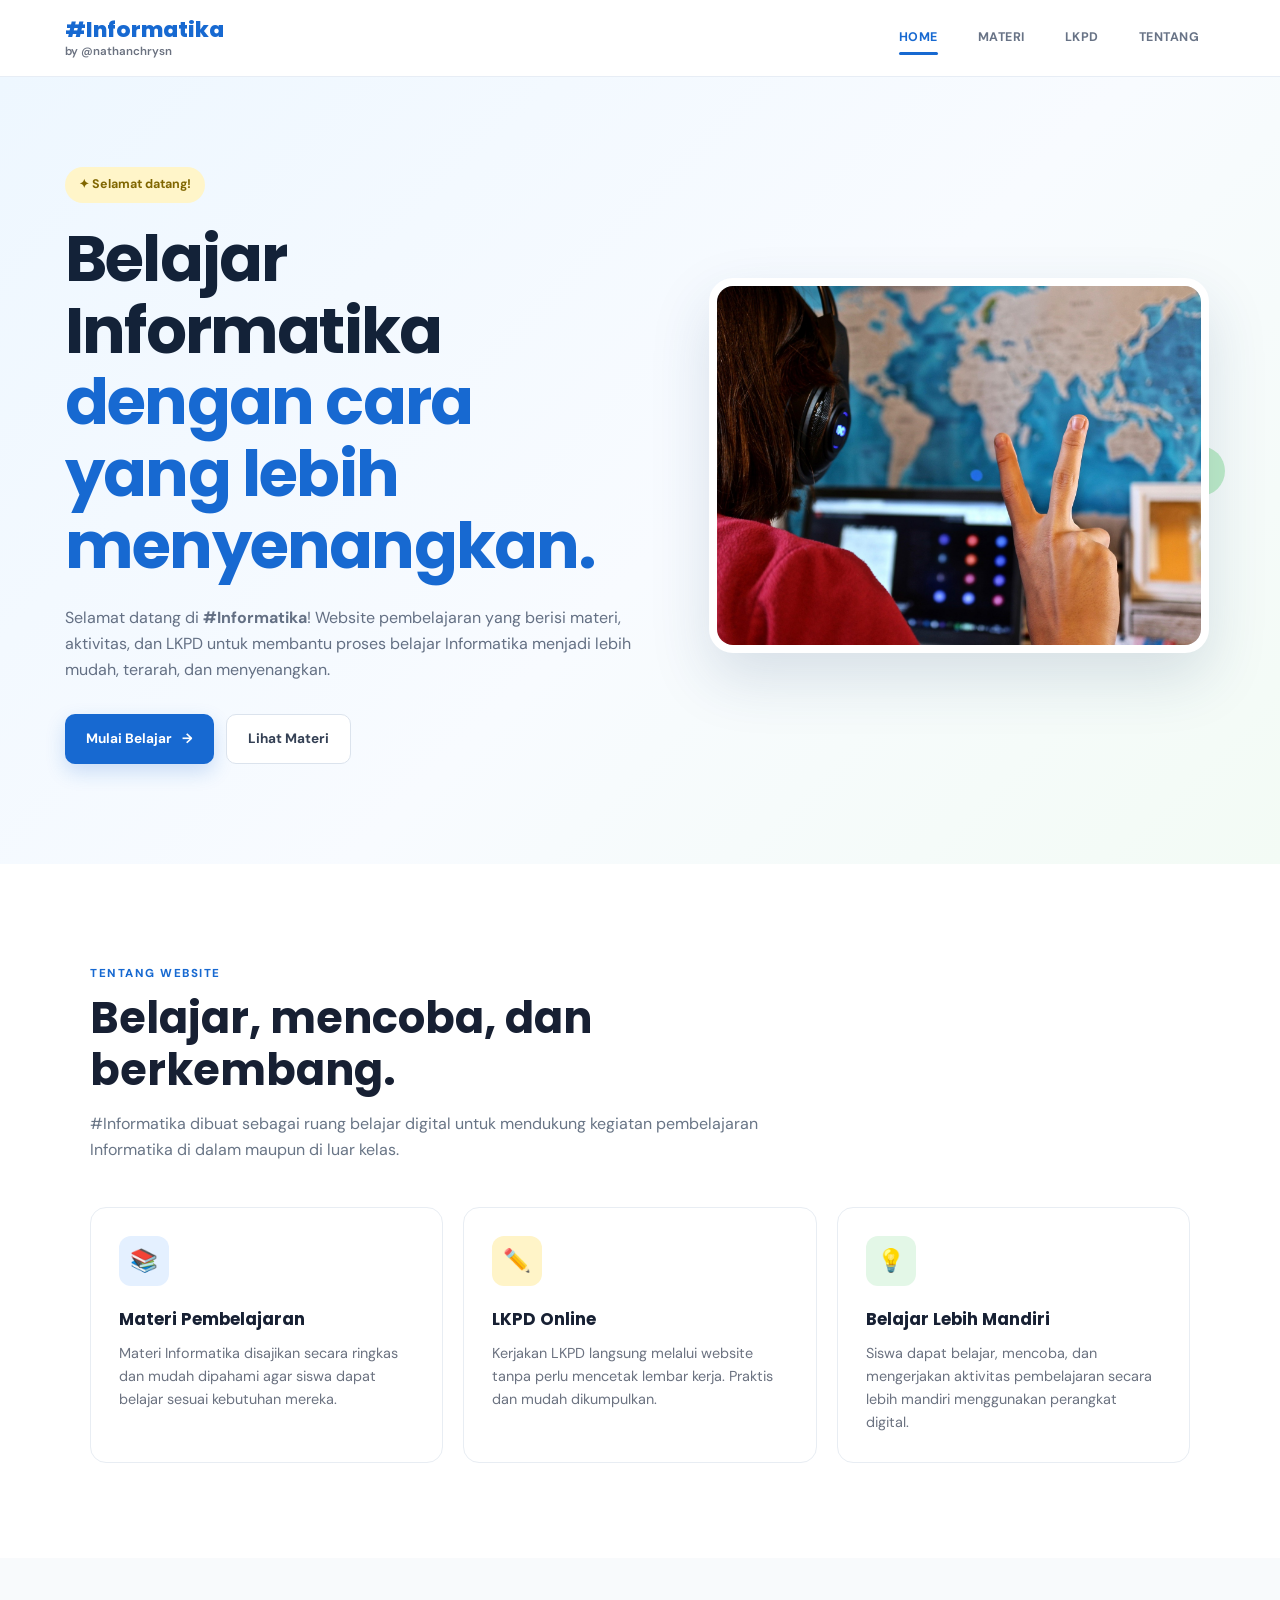
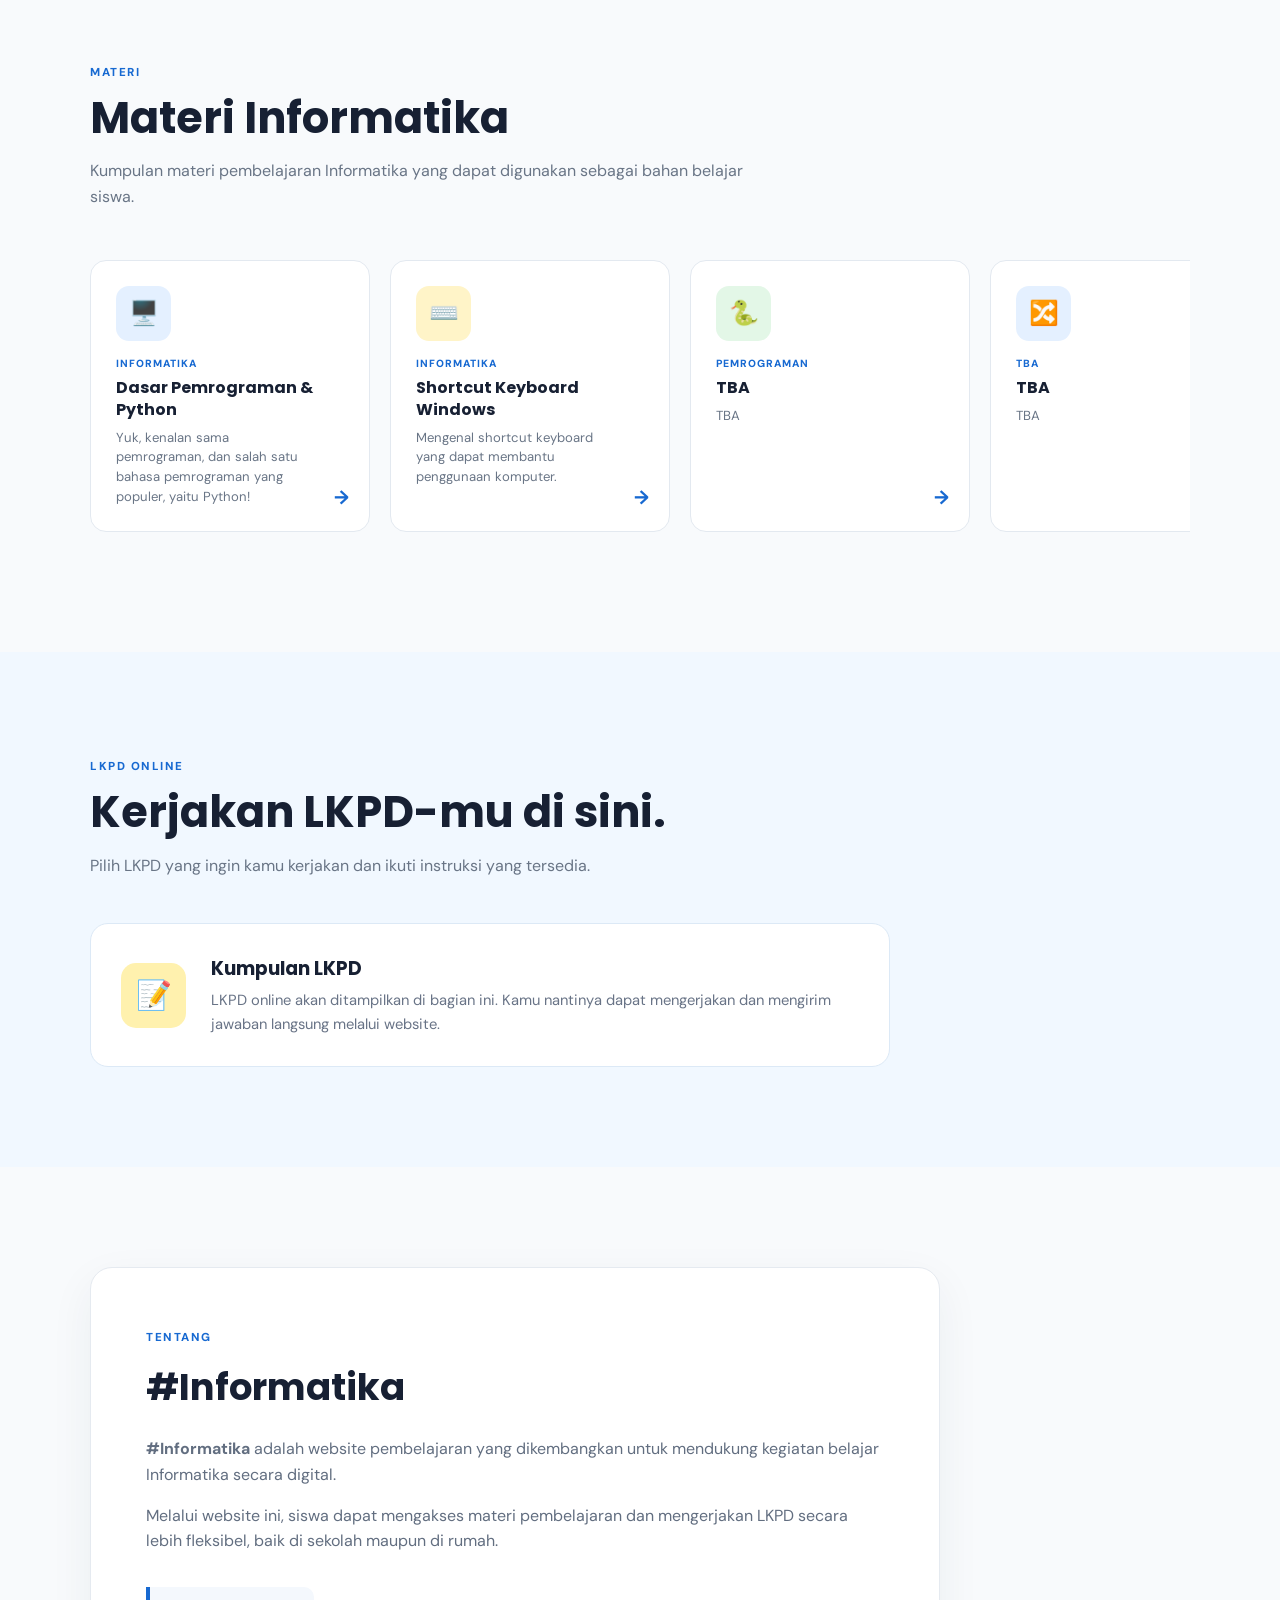
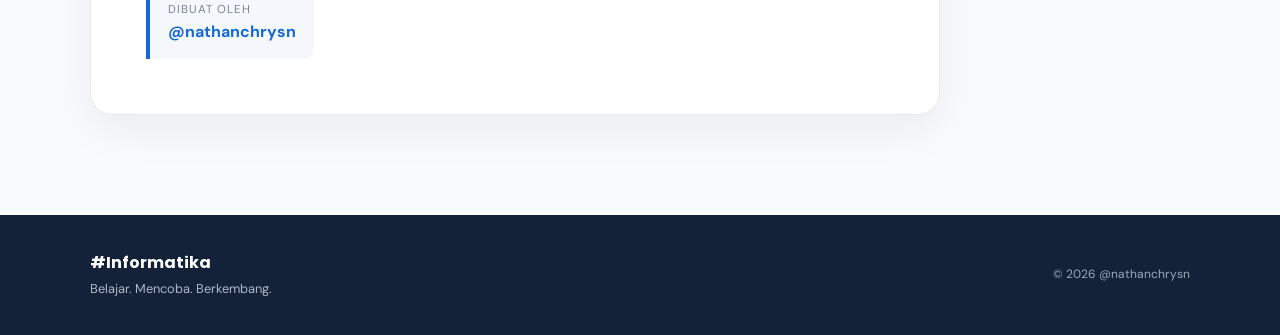
==== index.html @ e9751163 "adding my 1st matter yay lets celebrate! XD" ====
<!DOCTYPE html>
<html lang="id">
<head>
    <meta charset="UTF-8">
    <meta name="viewport" content="width=device-width, initial-scale=1.0">

    <title>Informatika-BHB</title>

    <meta name="description" content="Website pembelajaran Informatika oleh @nathanchrysn. Berisi materi, LKPD online, dan berbagai sumber belajar Informatika.">

    <link rel="stylesheet" href="style.css">

    <!-- Google Fonts -->
    <link rel="preconnect" href="https://fonts.googleapis.com">
    <link rel="preconnect" href="https://fonts.gstatic.com" crossorigin>
    <link href="https://fonts.googleapis.com/css2?family=DM+Sans:wght@400;500;600;700&family=Poppins:wght@500;600;700;800&display=swap" rel="stylesheet">
</head>

<body>

    <!-- =========================
         NAVIGATION
    ========================== -->

    <header class="navbar">

        <div class="nav-container">

            <a href="#home" class="brand">
                <span class="brand-main">#Informatika</span>
                <span class="brand-sub">by @nathanchrysn</span>
            </a>

            <nav class="nav-menu">

                <a href="#home" class="nav-link active">
                    HOME
                </a>

                <a href="#materi" class="nav-link">
                    MATERI
                </a>

                <a href="#lkpd" class="nav-link">
                    LKPD
                </a>

                <a href="#tentang" class="nav-link">
                    TENTANG
                </a>

            </nav>

        </div>

    </header>


    <main>

        <!-- =========================
             HOME
        ========================== -->

        <section id="home" class="hero">

            <div class="hero-container">

                <div class="hero-text">

                    <span class="welcome-badge">
                        ✦ Selamat datang!
                    </span>

                    <h1>
                        Belajar Informatika
                        <span>dengan cara yang lebih menyenangkan.</span>
                    </h1>

                    <p class="hero-description">
                        Selamat datang di <strong>#Informatika</strong>!
                        Website pembelajaran yang berisi materi, aktivitas,
                        dan LKPD untuk membantu proses belajar Informatika
                        menjadi lebih mudah, terarah, dan menyenangkan.
                    </p>

                    <div class="hero-buttons">

                        <a href="#lkpd" class="button button-primary">
                            Mulai Belajar
                            <span>→</span>
                        </a>

                        <a href="#materi" class="button button-secondary">
                            Lihat Materi
                        </a>

                    </div>

                </div>


                <!-- IMAGE AREA -->

                <div class="hero-image">

                    <div class="image-decoration decoration-blue"></div>
                    <div class="image-decoration decoration-yellow"></div>
                    <div class="image-decoration decoration-green"></div>

                    <div class="image-frame">

                        <!--
                            GANTI GAMBAR DI SINI

                            Simpan gambar kamu di:

                            assets/images/hero.jpg

                            Kemudian tidak perlu mengubah kode ini.
                        -->

                        <img
                            src="assets/images/tiklearning.jpg"
                            alt="Ilustrasi pembelajaran Informatika"
                        >

                    </div>

                </div>

            </div>

        </section>


        <!-- =========================
             INTRO / SUMMARY
        ========================== -->

        <section class="intro">

            <div class="section-container">

                <div class="section-heading">

                    <span class="section-label">
                        TENTANG WEBSITE
                    </span>

                    <h2>
                        Belajar, mencoba, dan berkembang.
                    </h2>

                    <p>
                        #Informatika dibuat sebagai ruang belajar digital
                        untuk mendukung kegiatan pembelajaran Informatika
                        di dalam maupun di luar kelas.
                    </p>

                </div>


                <div class="feature-grid">

                    <div class="feature-card">

                        <div class="feature-icon blue-icon">
                            📚
                        </div>

                        <h3>Materi Pembelajaran</h3>

                        <p>
                            Materi Informatika disajikan secara ringkas
                            dan mudah dipahami agar siswa dapat belajar
                            sesuai kebutuhan mereka.
                        </p>

                    </div>


                    <div class="feature-card">

                        <div class="feature-icon yellow-icon">
                            ✏️
                        </div>

                        <h3>LKPD Online</h3>

                        <p>
                            Kerjakan LKPD langsung melalui website tanpa
                            perlu mencetak lembar kerja. Praktis dan mudah
                            dikumpulkan.
                        </p>

                    </div>


                    <div class="feature-card">

                        <div class="feature-icon green-icon">
                            💡
                        </div>

                        <h3>Belajar Lebih Mandiri</h3>

                        <p>
                            Siswa dapat belajar, mencoba, dan mengerjakan
                            aktivitas pembelajaran secara lebih mandiri
                            menggunakan perangkat digital.
                        </p>

                    </div>

                </div>

            </div>

        </section>


        <!-- =========================
             MATERI
        ========================== -->

        <section id="materi" class="content-section">

            <div class="section-container">

                <div class="section-heading">

                    <span class="section-label">
                        MATERI
                    </span>

                    <h2>
                        Materi Informatika
                    </h2>

                    <p>
                        Kumpulan materi pembelajaran Informatika yang
                        dapat digunakan sebagai bahan belajar siswa.
                    </p>

                </div>


                <div class="material-grid">

                    <a href="materi/basicProg_Python.html" class="material-card">

                        <div class="material-icon blue-icon">
                            🖥️
                        </div>

                        <div class="material-content">
                            <span class="material-category">
                                INFORMATIKA
                            </span>

                            <h3>
                                Dasar Pemrograman & Python
                            </h3>

                            <p>
                                Yuk, kenalan sama pemrograman, dan salah satu bahasa pemrograman yang populer, yaitu Python!
                            </p>
                        </div>

                        <div class="material-arrow">
                            →
                        </div>

                    </a>


                    <a href="#" class="material-card">

                        <div class="material-icon yellow-icon">
                            ⌨️
                        </div>

                        <div class="material-content">
                            <span class="material-category">
                                INFORMATIKA
                            </span>

                            <h3>
                                Shortcut Keyboard Windows
                            </h3>

                            <p>
                                Mengenal shortcut keyboard yang dapat
                                membantu penggunaan komputer.
                            </p>
                        </div>

                        <div class="material-arrow">
                            →
                        </div>

                    </a>


                    <a href="#" class="material-card">

                        <div class="material-icon green-icon">
                            🐍
                        </div>

                        <div class="material-content">
                            <span class="material-category">
                                PEMROGRAMAN
                            </span>

                            <h3>
                                TBA
                            </h3>

                            <p>
                                TBA
                            </p>
                        </div>

                        <div class="material-arrow">
                            →
                        </div>

                    </a>


                    <a href="#" class="material-card">

                        <div class="material-icon blue-icon">
                            🔀
                        </div>

                        <div class="material-content">
                            <span class="material-category">
                                TBA
                            </span>

                            <h3>
                                TBA
                            </h3>

                            <p>
                                TBA
                            </p>
                        </div>

                        <div class="material-arrow">
                            →
                        </div>

                    </a>

                </div>

            </div>

        </section>


        <!-- =========================
             LKPD
        ========================== -->

        <section id="lkpd" class="content-section lkpd-section">

            <div class="section-container">

                <div class="section-heading">

                    <span class="section-label">
                        LKPD ONLINE
                    </span>

                    <h2>
                        Kerjakan LKPD-mu di sini.
                    </h2>

                    <p>
                        Pilih LKPD yang ingin kamu kerjakan dan ikuti
                        instruksi yang tersedia.
                    </p>

                </div>


                <div class="lkpd-placeholder">

                    <div class="lkpd-placeholder-icon">
                        📝
                    </div>

                    <div>

                        <h3>
                            Kumpulan LKPD
                        </h3>

                        <p>
                            LKPD online akan ditampilkan di bagian ini.
                            Kamu nantinya dapat mengerjakan dan mengirim
                            jawaban langsung melalui website.
                        </p>

                    </div>

                </div>

            </div>

        </section>


        <!-- =========================
             TENTANG
        ========================== -->

        <section id="tentang" class="content-section">

            <div class="section-container">

                <div class="about-box">

                    <div class="about-content">

                        <span class="section-label">
                            TENTANG
                        </span>

                        <h2>
                            #Informatika
                        </h2>

                        <p>
                            <strong>#Informatika</strong> adalah website
                            pembelajaran yang dikembangkan untuk mendukung
                            kegiatan belajar Informatika secara digital.
                        </p>

                        <p>
                            Melalui website ini, siswa dapat mengakses
                            materi pembelajaran dan mengerjakan LKPD
                            secara lebih fleksibel, baik di sekolah
                            maupun di rumah.
                        </p>

                        <div class="creator">

                            <span class="creator-label">
                                Dibuat oleh
                            </span>

                            <strong>
                                @nathanchrysn
                            </strong>

                        </div>

                    </div>

                </div>

            </div>

        </section>

    </main>


    <!-- =========================
         FOOTER
    ========================== -->

    <footer>

        <div class="footer-container">

            <div>

                <strong>#Informatika</strong>

                <p>
                    Belajar. Mencoba. Berkembang.
                </p>

            </div>

            <div class="footer-right">
                © 2026 @nathanchrysn
            </div>

        </div>

    </footer>


    <!-- =========================
         JAVASCRIPT
    ========================== -->

    <script>

        const navLinks = document.querySelectorAll(".nav-link");

        window.addEventListener("scroll", () => {

            let current = "";

            const sections = document.querySelectorAll("section[id]");

            sections.forEach(section => {

                const sectionTop = section.offsetTop - 150;
                const sectionHeight = section.clientHeight;

                if (
                    window.scrollY >= sectionTop &&
                    window.scrollY < sectionTop + sectionHeight
                ) {
                    current = section.getAttribute("id");
                }

            });

            navLinks.forEach(link => {

                link.classList.remove("active");

                if (link.getAttribute("href") === "#" + current) {
                    link.classList.add("active");
                }

            });

        });

    </script>

</body>
</html>
---- style.css ----
/* =====================================
   GLOBAL
===================================== */

* {
    margin: 0;
    padding: 0;
    box-sizing: border-box;
}

html {
    scroll-behavior: smooth;
}

body {
    font-family: "DM Sans", sans-serif;
    background: #f8fafc;
    color: #172033;
    line-height: 1.6;
}

a {
    text-decoration: none;
    color: inherit;
}

img {
    max-width: 100%;
    display: block;
}


/* =====================================
   NAVBAR
===================================== */

.navbar {
    position: sticky;
    top: 0;
    z-index: 1000;

    background: rgba(255, 255, 255, 0.94);

    backdrop-filter: blur(12px);

    border-bottom: 1px solid #e7edf5;
}

.nav-container {
    width: min(1150px, 92%);
    margin: auto;

    min-height: 76px;

    display: flex;
    align-items: center;
    justify-content: space-between;

    gap: 30px;
}


/* Brand */

.brand {
    display: flex;
    flex-direction: column;
    line-height: 1.1;
}

.brand-main {
    font-family: "Poppins", sans-serif;

    font-size: 1.35rem;
    font-weight: 800;

    color: #1769d1;
}

.brand-sub {
    margin-top: 4px;

    font-size: 0.72rem;
    font-weight: 600;

    color: #6b7280;
}


/* Navigation */

.nav-menu {
    display: flex;
    align-items: center;
    gap: 8px;
}

.nav-link {
    position: relative;

    padding: 10px 16px;

    font-size: 0.78rem;
    font-weight: 700;

    letter-spacing: 0.5px;

    color: #687386;

    transition: 0.25s ease;
}

.nav-link:hover {
    color: #1769d1;
}

.nav-link::after {
    content: "";

    position: absolute;

    left: 16px;
    right: 16px;
    bottom: 3px;

    height: 3px;

    border-radius: 10px;

    background: #1769d1;

    transform: scaleX(0);

    transition: 0.25s ease;
}

.nav-link.active {
    color: #1769d1;
}

.nav-link.active::after {
    transform: scaleX(1);
}


/* =====================================
   HERO
===================================== */

.hero {
    position: relative;

    overflow: hidden;

    background:
        linear-gradient(
            135deg,
            #eef7ff 0%,
            #f8fbff 55%,
            #f3fbf5 100%
        );

    padding: 90px 0 100px;
}

.hero-container {
    width: min(1150px, 92%);
    margin: auto;

    display: grid;

    grid-template-columns: 1.05fr 0.95fr;

    align-items: center;

    gap: 70px;
}


/* Hero text */

.welcome-badge {
    display: inline-flex;

    align-items: center;

    padding: 8px 14px;

    border-radius: 30px;

    background: #fff5c9;

    color: #806600;

    font-size: 0.78rem;
    font-weight: 700;

    margin-bottom: 20px;
}

.hero h1 {
    font-family: "Poppins", sans-serif;

    font-size: clamp(2.3rem, 5vw, 4.1rem);

    line-height: 1.12;

    letter-spacing: -1.8px;

    color: #132238;

    max-width: 650px;
}

.hero h1 span {
    display: block;

    color: #1769d1;
}

.hero-description {
    max-width: 600px;

    margin-top: 24px;

    font-size: 1rem;

    color: #647084;
}


/* Hero buttons */

.hero-buttons {
    display: flex;

    gap: 12px;

    margin-top: 32px;

    flex-wrap: wrap;
}

.button {
    display: inline-flex;

    align-items: center;
    justify-content: center;

    gap: 10px;

    padding: 13px 21px;

    border-radius: 10px;

    font-size: 0.85rem;
    font-weight: 700;

    transition: 0.25s ease;
}

.button-primary {
    background: #1769d1;

    color: white;

    box-shadow: 0 8px 20px rgba(23, 105, 209, 0.2);
}

.button-primary:hover {
    transform: translateY(-2px);

    background: #1258b3;
}

.button-secondary {
    background: white;

    border: 1px solid #dbe3ed;

    color: #344054;
}

.button-secondary:hover {
    transform: translateY(-2px);

    border-color: #1769d1;

    color: #1769d1;
}


/* =====================================
   HERO IMAGE
===================================== */

.hero-image {
    position: relative;

    min-height: 390px;

    display: flex;

    align-items: center;
    justify-content: center;
}

.image-frame {
    position: relative;

    z-index: 5;

    width: 100%;
    max-width: 500px;

    aspect-ratio: 4 / 3;

    overflow: hidden;

    border-radius: 24px;

    background: #e9f1f9;

    border: 8px solid white;

    box-shadow:
        0 25px 60px rgba(31, 65, 110, 0.15);
}

.image-frame img {
    width: 100%;
    height: 100%;

    object-fit: cover;
}


/* Decorative shapes */

.image-decoration {
    position: absolute;

    border-radius: 50%;
}

.decoration-blue {
    width: 110px;
    height: 110px;

    background: #d8eaff;

    top: 10px;
    right: 20px;
}

.decoration-yellow {
    width: 70px;
    height: 70px;

    background: #ffe68b;

    bottom: 15px;
    left: 10px;
}

.decoration-green {
    width: 50px;
    height: 50px;

    background: #bdebc8;

    top: 45%;
    right: -10px;
}


/* =====================================
   SECTION
===================================== */

.section-container {
    width: min(1100px, 92%);
    margin: auto;
}

.intro {
    padding: 95px 0;
    background: white;
}

.content-section {
    padding: 100px 0;
}

.lkpd-section {
    background: #f1f8ff;
}

.section-heading {
    max-width: 700px;

    margin-bottom: 45px;
}

.section-label {
    display: inline-block;

    margin-bottom: 10px;

    font-size: 0.72rem;
    font-weight: 800;

    letter-spacing: 1.5px;

    color: #1769d1;
}

.section-heading h2 {
    font-family: "Poppins", sans-serif;

    font-size: clamp(1.8rem, 4vw, 2.7rem);

    line-height: 1.2;

    color: #172033;

    margin-bottom: 14px;
}

.section-heading p {
    color: #697586;
}


/* =====================================
   FEATURE CARDS
===================================== */

.feature-grid {
    display: grid;

    grid-template-columns: repeat(3, 1fr);

    gap: 20px;
}

.feature-card {
    padding: 28px;

    background: #fff;

    border: 1px solid #e8edf3;

    border-radius: 16px;

    transition: 0.25s ease;
}

.feature-card:hover {
    transform: translateY(-5px);

    box-shadow: 0 15px 35px rgba(28, 48, 77, 0.08);
}

.feature-icon {
    width: 50px;
    height: 50px;

    display: flex;

    align-items: center;
    justify-content: center;

    border-radius: 12px;

    font-size: 1.4rem;

    margin-bottom: 20px;
}

.blue-icon {
    background: #e4f0ff;
}

.yellow-icon {
    background: #fff4c8;
}

.green-icon {
    background: #e3f7e7;
}

.feature-card h3 {
    font-family: "Poppins", sans-serif;

    font-size: 1.05rem;

    margin-bottom: 9px;
}

.feature-card p {
    font-size: 0.9rem;

    color: #6b7280;
}


/* =====================================
   MATERIAL CARDS
===================================== */

.material-grid {
    display: flex;

    gap: 20px;

    overflow-x: auto;

    padding: 5px 5px 20px;

    max-width: 100%;

    scroll-snap-type: x mandatory;

    scrollbar-width: thin;
}

.material-card {
    position: relative;

    flex: 0 0 280px;

    display: flex;

    flex-direction: column;

    gap: 15px;

    padding: 25px;

    min-height: 270px;

    background: white;

    border: 1px solid #e3e9f0;

    border-radius: 16px;

    transition: 0.25s ease;

    overflow: hidden;

    scroll-snap-align: start;
}

.material-card:hover {
    transform: translateY(-5px);

    border-color: #cbdced;

    box-shadow: 0 15px 35px rgba(28, 48, 77, 0.09);
}


/* Icon */

.material-icon {
    min-width: 55px;
    width: 55px;
    height: 55px;

    display: flex;

    align-items: center;
    justify-content: center;

    border-radius: 13px;

    font-size: 1.5rem;
}


/* Content */

.material-content {
    padding-right: 25px;
}

.material-category {
    display: block;

    margin-bottom: 5px;

    font-size: 0.65rem;

    font-weight: 800;

    letter-spacing: 1px;

    color: #1769d1;
}

.material-card h3 {
    font-family: "Poppins", sans-serif;

    font-size: 1rem;

    line-height: 1.35;

    color: #172033;

    margin-bottom: 7px;
}

.material-card p {
    font-size: 0.82rem;

    line-height: 1.5;

    color: #697586;
}


/* Arrow */

.material-arrow {
    position: absolute;

    right: 20px;
    bottom: 18px;

    font-size: 1.2rem;

    font-weight: 700;

    color: #1769d1;

    transition: 0.25s ease;
}

.material-card:hover .material-arrow {
    transform: translateX(5px);
}


/* =====================================
   MATERIAL RESPONSIVE
===================================== */

@media (max-width: 700px) {

    .material-grid {
        grid-template-columns: 1fr;
    }

}


/* =====================================
   LKPD
===================================== */

.lkpd-placeholder {
    display: flex;

    align-items: center;

    gap: 25px;

    padding: 30px;

    background: white;

    border-radius: 18px;

    border: 1px solid #dce9f6;

    max-width: 800px;
}

.lkpd-placeholder-icon {
    min-width: 65px;
    height: 65px;

    display: flex;

    align-items: center;
    justify-content: center;

    border-radius: 15px;

    background: #fff1ae;

    font-size: 1.8rem;
}

.lkpd-placeholder h3 {
    font-family: "Poppins", sans-serif;

    margin-bottom: 5px;
}

.lkpd-placeholder p {
    color: #687386;

    font-size: 0.92rem;
}


/* =====================================
   ABOUT
===================================== */

.about-box {
    max-width: 850px;

    padding: 55px;

    background: white;

    border-radius: 22px;

    border: 1px solid #e5eaf0;

    box-shadow: 0 15px 45px rgba(25, 46, 76, 0.06);
}

.about-content h2 {
    font-family: "Poppins", sans-serif;

    font-size: 2.3rem;

    margin-bottom: 20px;
}

.about-content p {
    color: #626e80;

    margin-bottom: 15px;
}

.creator {
    display: inline-flex;

    flex-direction: column;

    margin-top: 18px;

    padding: 14px 18px;

    border-left: 4px solid #1769d1;

    background: #f4f8fd;

    border-radius: 0 10px 10px 0;
}

.creator-label {
    font-size: 0.72rem;

    color: #7b8492;

    text-transform: uppercase;

    letter-spacing: 1px;
}

.creator strong {
    color: #1769d1;
}


/* =====================================
   FOOTER
===================================== */

footer {
    background: #132238;

    color: white;

    padding: 35px 0;
}

.footer-container {
    width: min(1100px, 92%);
    margin: auto;

    display: flex;

    justify-content: space-between;

    align-items: center;

    gap: 20px;
}

.footer-container strong {
    font-family: "Poppins", sans-serif;
}

.footer-container p {
    margin-top: 4px;

    font-size: 0.8rem;

    color: #aeb8c6;
}

.footer-right {
    font-size: 0.75rem;

    color: #9da9b8;
}


/* =====================================
   RESPONSIVE
===================================== */

@media (max-width: 850px) {

    .nav-container {
        flex-direction: column;

        padding: 15px 0;

        gap: 12px;
    }

    .nav-menu {
        width: 100%;

        justify-content: center;
    }

    .nav-link {
        padding: 8px 10px;

        font-size: 0.7rem;
    }

    .nav-link::after {
        left: 10px;
        right: 10px;
    }

    .hero {
        padding: 60px 0 70px;
    }

    .hero-container {
        grid-template-columns: 1fr;

        gap: 45px;
    }

    .hero-text {
        text-align: center;
    }

    .hero-description {
        margin-left: auto;
        margin-right: auto;
    }

    .hero-buttons {
        justify-content: center;
    }

    .hero-image {
        min-height: 300px;
    }

    .feature-grid {
        grid-template-columns: 1fr;
    }

    .lkpd-placeholder {
        align-items: flex-start;
    }

    .footer-container {
        flex-direction: column;

        text-align: center;
    }
}


@media (max-width: 500px) {

    .nav-menu {
        gap: 0;
    }

    .nav-link {
        padding: 7px 7px;

        font-size: 0.64rem;
    }

    .hero h1 {
        font-size: 2.2rem;
    }

    .hero-image {
        min-height: 240px;
    }

    .about-box {
        padding: 30px;
    }

    .lkpd-placeholder {
        flex-direction: column;
    }

}
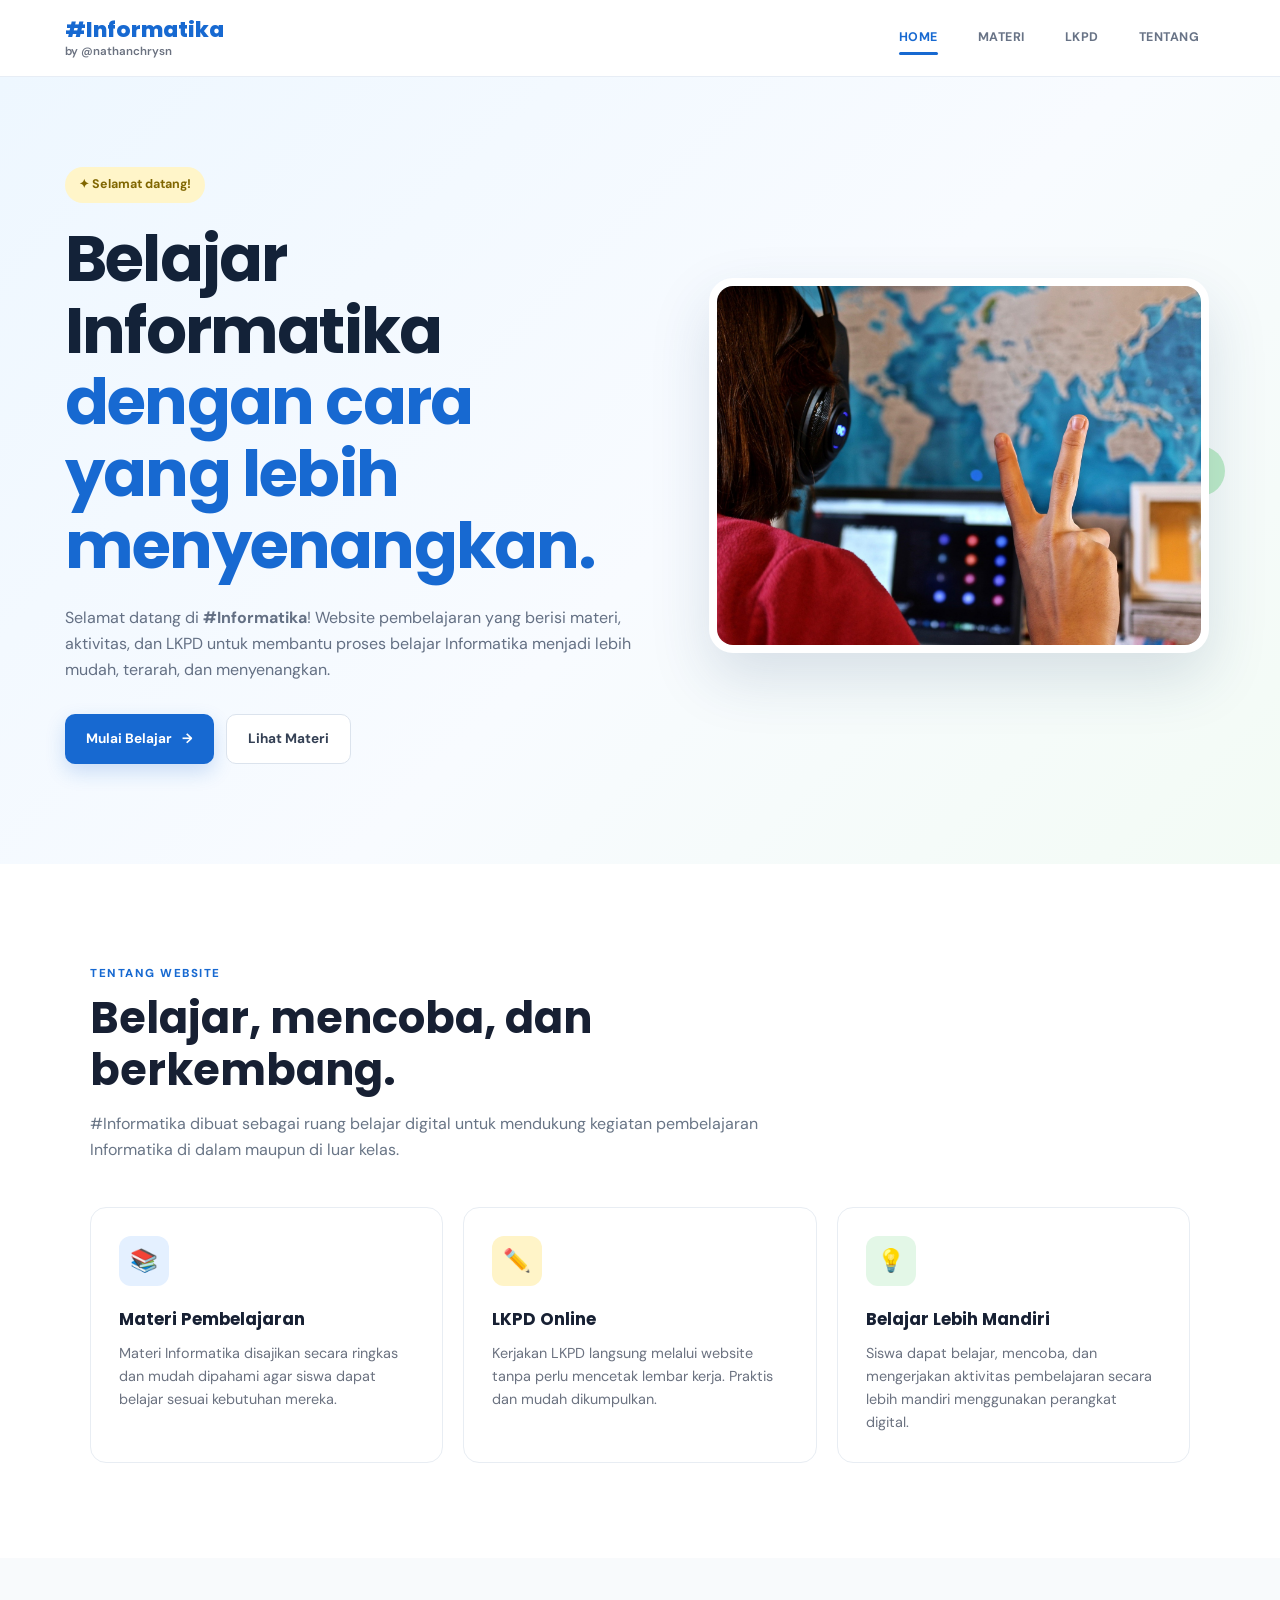
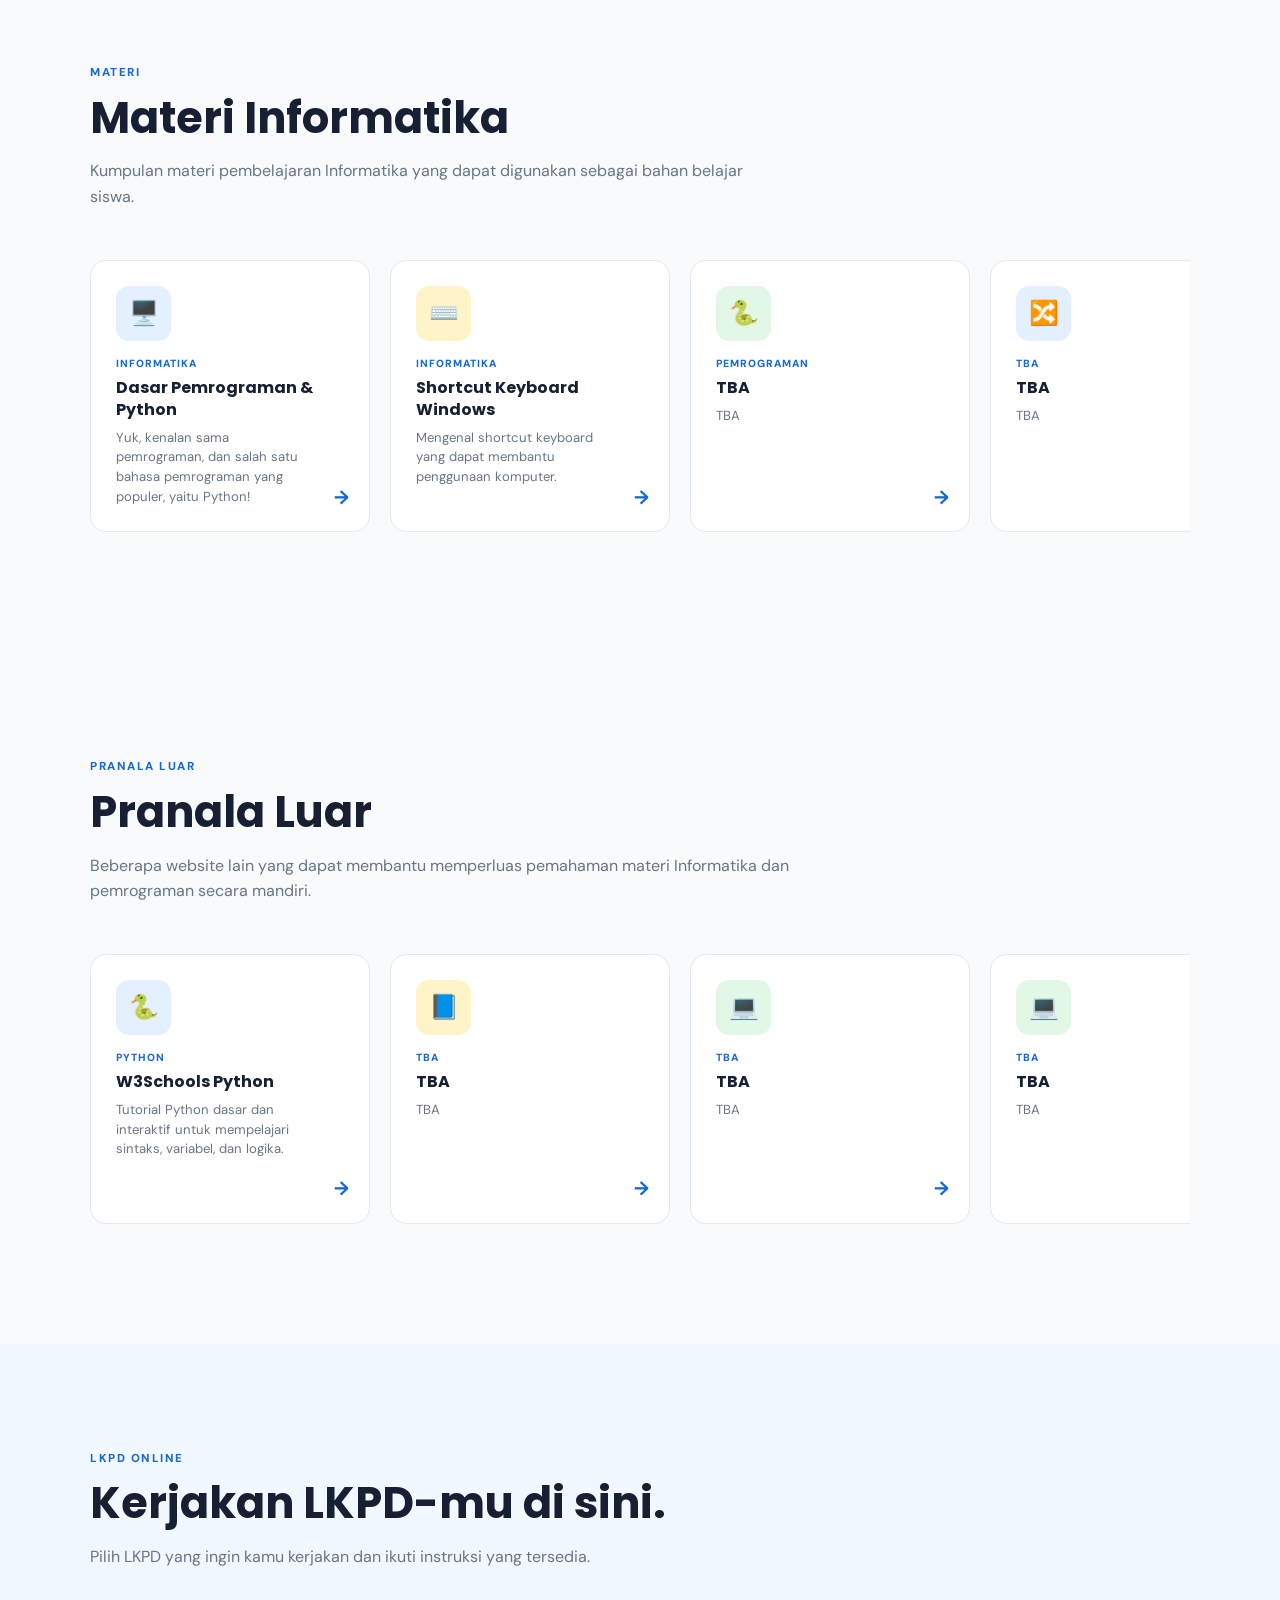
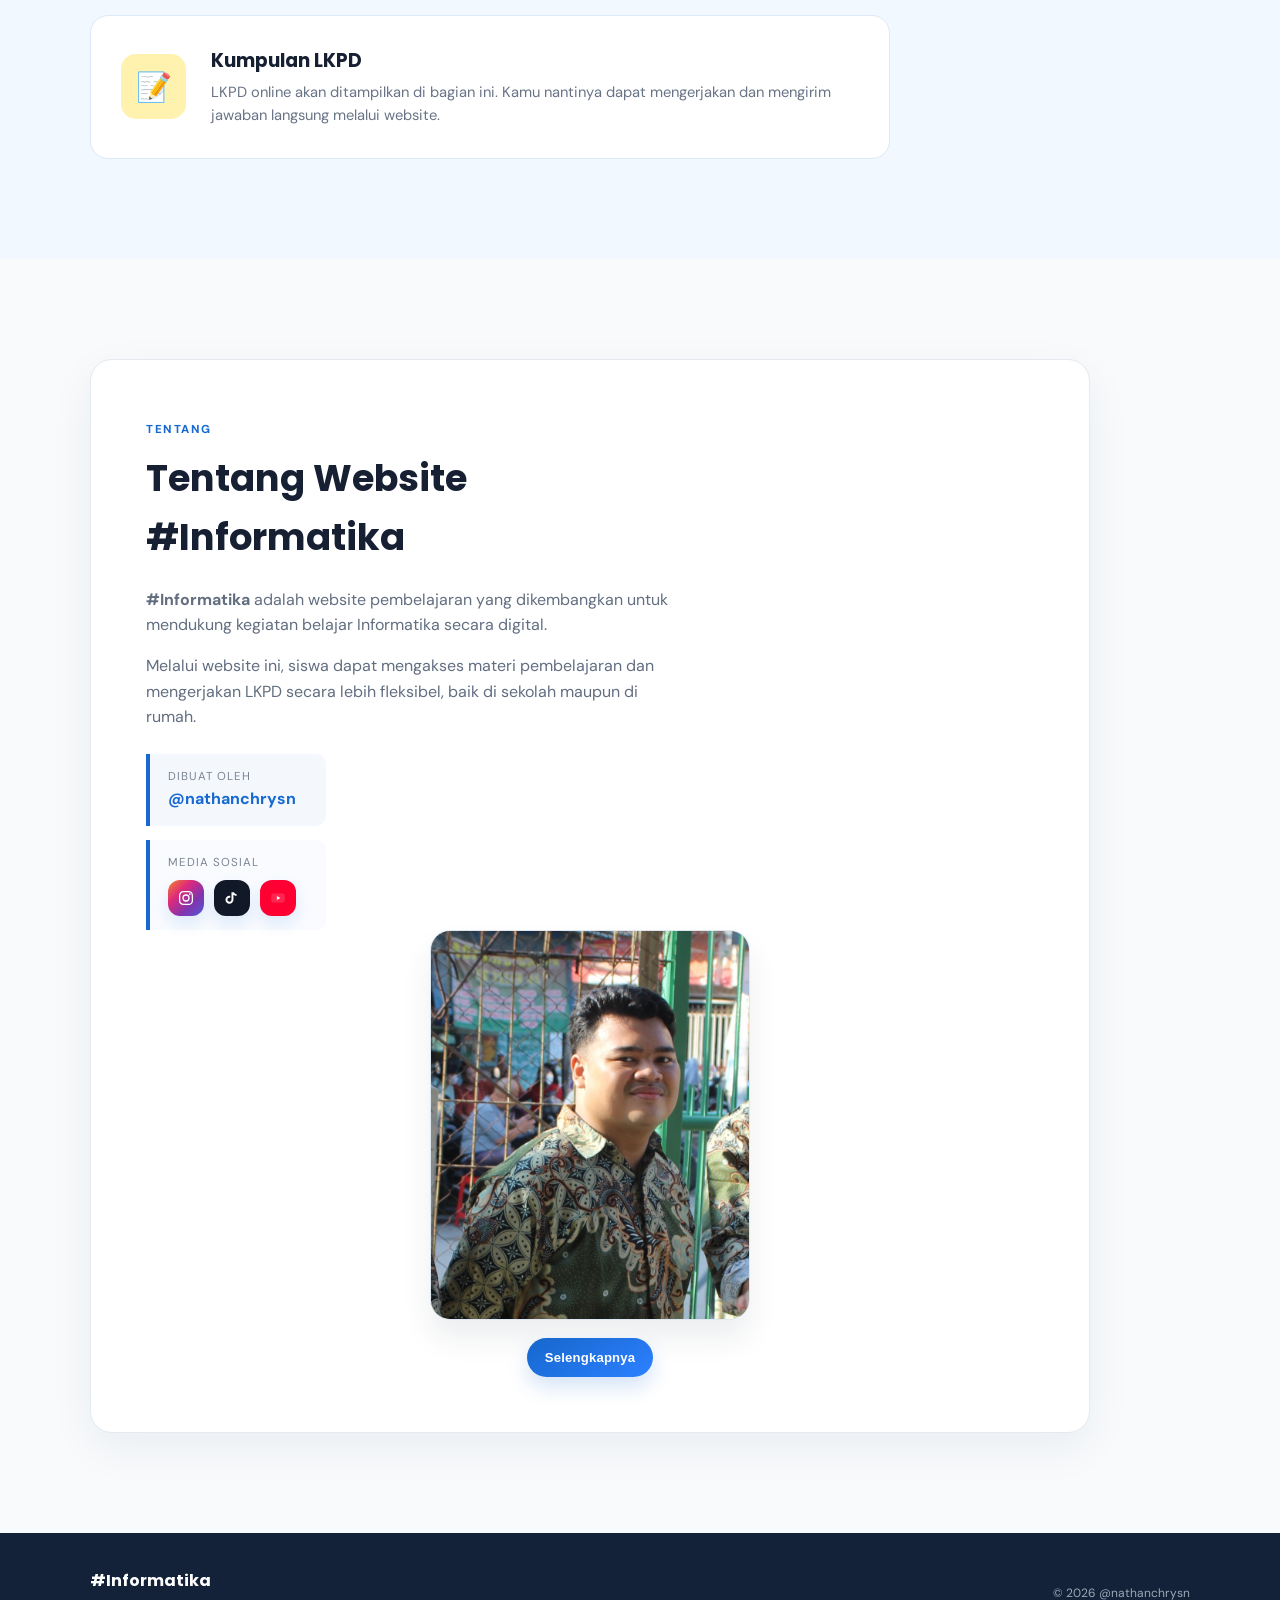
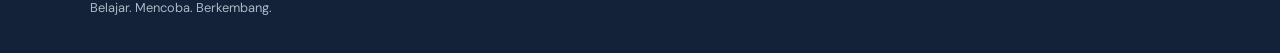
==== commit 5033fc74: "index editing again again and again omahgaaaa" ====
--- a/index.html
+++ b/index.html
@@ -197,11 +197,11 @@
                     </div>
 
 
-                    <div class="feature-card">
-
-                        <div class="feature-icon green-icon">
+                <div class="feature-card">
+
+                    <div class="feature-icon green-icon">
                             💡
-                        </div>
+                    </div>
 
                         <h3>Belajar Lebih Mandiri</h3>
 
@@ -364,6 +364,201 @@
 
 
         <!-- =========================
+             PRANALA LUAR
+        ========================== -->
+
+        <section id="pranala-luar" class="content-section">
+
+            <div class="section-container">
+
+                <div class="section-heading">
+
+                    <span class="section-label">
+                        PRANALA LUAR
+                    </span>
+
+                    <h2>
+                        Pranala Luar
+                    </h2>
+
+                    <p>
+                        Beberapa website lain yang dapat membantu
+                        memperluas pemahaman materi Informatika dan
+                        pemrograman secara mandiri.
+                    </p>
+
+                </div>
+
+
+                <div class="material-grid">
+
+                    <a href="https://www.w3schools.com/python/" target="_blank" rel="noopener noreferrer" class="material-card">
+
+                        <div class="material-icon blue-icon">
+                            🐍
+                        </div>
+
+                        <div class="material-content">
+                            <span class="material-category">
+                                PYTHON
+                            </span>
+
+                            <h3>
+                                W3Schools Python
+                            </h3>
+
+                            <p>
+                                Tutorial Python dasar dan interaktif untuk
+                                mempelajari sintaks, variabel, dan logika.
+                            </p>
+                        </div>
+
+                        <div class="material-arrow">
+                            →
+                        </div>
+
+                    </a>
+
+
+                    <a href="https://docs.python.org/3/tutorial/" target="_blank" rel="noopener noreferrer" class="material-card">
+
+                        <div class="material-icon yellow-icon">
+                            📘
+                        </div>
+
+                        <div class="material-content">
+                            <span class="material-category">
+                                TBA
+                            </span>
+
+                            <h3>
+                                TBA
+                            </h3>
+
+                            <p>
+                                TBA
+                            </p>
+                        </div>
+
+                        <div class="material-arrow">
+                            →
+                        </div>
+
+                    </a>
+
+
+                    <a href="https://www.programiz.com/python-programming" target="_blank" rel="noopener noreferrer" class="material-card">
+
+                        <div class="material-icon green-icon">
+                            💻
+                        </div>
+
+                        <div class="material-content">
+                            <span class="material-category">
+                                TBA
+                            </span>
+
+                            <h3>
+                                TBA
+                            </h3>
+
+                            <p>
+                                TBA
+                            </p>
+                        </div>
+
+                        <div class="material-arrow">
+                            →
+                        </div>
+
+                    </a>
+
+                    <a href="https://www.programiz.com/python-programming" target="_blank" rel="noopener noreferrer" class="material-card">
+
+                        <div class="material-icon green-icon">
+                            💻
+                        </div>
+
+                         <div class="material-content">
+                            <span class="material-category">
+                                TBA
+                            </span>
+
+                            <h3>
+                                TBA
+                            </h3>
+
+                            <p>
+                                TBA
+                            </p>
+                        </div>
+
+                        <div class="material-arrow">
+                            →
+                        </div>
+                    
+                    </a>
+
+                    <a href="https://www.programiz.com/python-programming" target="_blank" rel="noopener noreferrer" class="material-card">
+
+                        <div class="material-icon green-icon">
+                            💻
+                        </div>
+
+                         <div class="material-content">
+                            <span class="material-category">
+                                TBA
+                            </span>
+
+                            <h3>
+                                TBA
+                            </h3>
+
+                            <p>
+                                TBA
+                            </p>
+                        </div>
+
+                        <div class="material-arrow">
+                            →
+                        </div>
+                    
+                    </a>
+
+                    <a href="https://www.programiz.com/python-programming" target="_blank" rel="noopener noreferrer" class="material-card">
+
+                        <div class="material-icon green-icon">
+                            💻
+                        </div>
+
+                        <div class="material-content">
+                            <span class="material-category">
+                                TBA
+                            </span>
+
+                            <h3>
+                                TBA
+                            </h3>
+
+                            <p>
+                                TBA
+                            </p>
+                        </div>
+
+                        <div class="material-arrow">
+                            →
+                        </div>
+                    
+                    </a>
+
+                </div>
+
+            </div>
+
+        </section>
+
+
+        <!-- =========================
              LKPD
         ========================== -->
 
@@ -426,43 +621,99 @@
 
                 <div class="about-box">
 
-                    <div class="about-content">
-
-                        <span class="section-label">
-                            TENTANG
-                        </span>
-
-                        <h2>
-                            #Informatika
-                        </h2>
-
-                        <p>
-                            <strong>#Informatika</strong> adalah website
-                            pembelajaran yang dikembangkan untuk mendukung
-                            kegiatan belajar Informatika secara digital.
-                        </p>
-
-                        <p>
-                            Melalui website ini, siswa dapat mengakses
-                            materi pembelajaran dan mengerjakan LKPD
-                            secara lebih fleksibel, baik di sekolah
-                            maupun di rumah.
-                        </p>
-
-                        <div class="creator">
-
-                            <span class="creator-label">
-                                Dibuat oleh
-                            </span>
-
-                            <strong>
-                                @nathanchrysn
-                            </strong>
-
-                        </div>
-
-                    </div>
-
+                    <div class="about-grid">
+
+                        <div class="about-content">
+
+                            <span class="section-label">
+                                TENTANG
+                            </span>
+
+                            <h2>
+                                Tentang Website #Informatika
+                            </h2>
+
+                            <p>
+                                <strong>#Informatika</strong> adalah website
+                                pembelajaran yang dikembangkan untuk mendukung
+                                kegiatan belajar Informatika secara digital.
+                            </p>
+
+                            <p>
+                                Melalui website ini, siswa dapat mengakses
+                                materi pembelajaran dan mengerjakan LKPD
+                                secara lebih fleksibel, baik di sekolah
+                                maupun di rumah.
+                            </p>
+
+                            <div class="creator-social">
+
+                                <div class="creator">
+
+                                    <span class="creator-label">
+                                        Dibuat oleh
+                                    </span>
+
+                                    <strong>
+                                        @nathanchrysn
+                                    </strong>
+
+                                </div>
+
+                                <div class="social-box">
+
+                                    <span class="creator-label">
+                                        Media sosial
+                                    </span>
+
+                                    <div class="social-list">
+                                        <a href="https://www.instagram.com/nathanchrysn" class="social-icon instagram-icon" aria-label="Instagram" title="Instagram">
+                                            <svg viewBox="0 0 24 24" aria-hidden="true">
+                                                <rect x="3.5" y="3.5" width="17" height="17" rx="5" fill="none" stroke="currentColor" stroke-width="1.7"/>
+                                                <circle cx="12" cy="12" r="4" fill="none" stroke="currentColor" stroke-width="1.7"/>
+                                                <circle cx="17.2" cy="6.8" r="1.2" fill="currentColor"/>
+                                            </svg>
+                                        </a>
+
+                                        <a href="#" class="social-icon tiktok-icon" aria-label="TikTok" title="TikTok">
+                                            <svg viewBox="0 0 24 24" aria-hidden="true">
+                                                <path d="M14.6 4.2c.7 1.4 1.8 2.2 3.4 2.5v2.7c-1.5-.1-2.8-.7-4.1-1.6v6.5c0 3-2.3 5.3-5.3 5.3S3.3 17.3 3.3 14.3s2.3-5.3 5.3-5.3c.3 0 .7 0 1 .1v2.7a3.7 3.7 0 0 0-1-.1c-1.5 0-2.7 1.2-2.7 2.7s1.2 2.7 2.7 2.7 2.7-1.2 2.7-2.7V4.2h3.6Z" fill="currentColor"/>
+                                            </svg>
+                                        </a>
+
+                                        <a href="#" class="social-icon youtube-icon" aria-label="YouTube" title="YouTube">
+                                            <svg viewBox="0 0 24 24" aria-hidden="true">
+                                                <rect x="3" y="6" width="18" height="12" rx="3" fill="currentColor" opacity="0.15"/>
+                                                <path d="M10.5 9.2 15.2 12l-4.7 2.8V9.2Z" fill="currentColor"/>
+                                            </svg>
+                                        </a>
+                                    </div>
+
+                                </div>
+
+                            </div>
+
+                        </div>
+
+                        </div>
+
+                        <div class="about-photo">
+
+                            <div class="photo-frame">
+                                <img
+                                    src="assets/images/aboutme.JPEG"
+                                    alt="Foto pembuat website #Informatika"
+                                >
+                            </div>
+
+                            <button type="button" class="more-button" data-modal-target="about-modal">
+                                Selengkapnya
+                            </button>
+
+                        </div>
+
+                    </div>   
+                
                 </div>
 
             </div>
@@ -470,6 +721,34 @@
         </section>
 
     </main>
+
+
+    <div class="modal" id="about-modal" aria-hidden="true">
+
+        <div class="modal-backdrop" data-close="true"></div>
+
+        <div class="modal-content" role="dialog" aria-modal="true" aria-labelledby="modal-title">
+
+            <button type="button" class="modal-close" aria-label="Tutup popup" data-close="true">
+                ×
+            </button>
+
+            <span class="section-label">
+                SELENGKAPNYA
+            </span>
+
+            <h3 id="modal-title">
+                Profil Pembuat Website
+            </h3>
+
+            <p>
+                Konten lengkap mengenai pembuat website ini akan
+                ditambahkan di kesempatan berikutnya.
+            </p>
+
+        </div>
+
+    </div>
 
 
     <!-- =========================
@@ -539,6 +818,31 @@
 
         });
 
+        const modal = document.getElementById("about-modal");
+        const openModalButtons = document.querySelectorAll("[data-modal-target]");
+        const closeModalButtons = document.querySelectorAll("[data-close]");
+
+        openModalButtons.forEach(button => {
+            button.addEventListener("click", () => {
+                modal.classList.add("show");
+                modal.setAttribute("aria-hidden", "false");
+            });
+        });
+
+        closeModalButtons.forEach(button => {
+            button.addEventListener("click", () => {
+                modal.classList.remove("show");
+                modal.setAttribute("aria-hidden", "true");
+            });
+        });
+
+        document.addEventListener("keydown", event => {
+            if (event.key === "Escape" && modal.classList.contains("show")) {
+                modal.classList.remove("show");
+                modal.setAttribute("aria-hidden", "true");
+            }
+        });
+
     </script>
 
 </body>
--- a/style.css
+++ b/style.css
@@ -712,7 +712,7 @@
 ===================================== */
 
 .about-box {
-    max-width: 850px;
+    max-width: 1000px;
 
     padding: 55px;
 
@@ -723,6 +723,16 @@
     border: 1px solid #e5eaf0;
 
     box-shadow: 0 15px 45px rgba(25, 46, 76, 0.06);
+}
+
+.about-grid {
+    display: grid;
+
+    grid-template-columns: 1.4fr 0.9fr;
+
+    gap: 30px;
+
+    align-items: center;
 }
 
 .about-content h2 {
@@ -739,20 +749,76 @@
     margin-bottom: 15px;
 }
 
-.creator {
+.about-photo {
+    display: flex;
+    flex-direction: column;
+    align-items: center;
+    gap: 18px;
+}
+
+.photo-frame {
+    position: relative;
+
+    width: min(100%, 320px);
+    height: 390px;
+
+    overflow: hidden;
+
+    border-radius: 20px;
+
+    background: linear-gradient(135deg, #dfeeff, #eaf8ee);
+
+    border: 1px solid #dfe7f2;
+
+    box-shadow: 0 18px 30px rgba(19, 34, 56, 0.08);
+}
+
+.photo-frame img {
+    width: 100%;
+    height: 100%;
+
+    object-fit: cover;
+
+    display: block;
+}
+
+.more-button {
+    border: none;
+    background: linear-gradient(135deg, #1769d1, #2d80ff);
+    color: white;
+    font-weight: 700;
+    font-size: 0.82rem;
+    letter-spacing: 0.2px;
+    padding: 12px 18px;
+    border-radius: 999px;
+    cursor: pointer;
+    transition: 0.25s ease;
+    box-shadow: 0 10px 20px rgba(23, 105, 209, 0.18);
+}
+
+.more-button:hover {
+    transform: translateY(-2px);
+    box-shadow: 0 14px 24px rgba(23, 105, 209, 0.24);
+}
+
+.creator-social {
+    display: flex;
+    flex-direction: column;
+    gap: 14px;
+    margin-top: 24px;
+    width: fit-content;
+}
+
+.creator,
+.social-box {
     display: inline-flex;
-
     flex-direction: column;
-
-    margin-top: 18px;
-
     padding: 14px 18px;
-
     border-left: 4px solid #1769d1;
-
     background: #f4f8fd;
-
     border-radius: 0 10px 10px 0;
+    min-width: 180px;
+    width: fit-content;
 }
 
 .creator-label {
@@ -767,6 +833,106 @@
 
 .creator strong {
     color: #1769d1;
+}
+
+.social-box {
+    background: #f9fbff;
+}
+
+.social-list {
+    display: flex;
+    flex-wrap: wrap;
+    gap: 10px;
+    margin-top: 8px;
+}
+
+.social-icon {
+    display: inline-flex;
+    align-items: center;
+    justify-content: center;
+    width: 36px;
+    height: 36px;
+    border-radius: 12px;
+    color: white;
+    text-decoration: none;
+    transition: 0.2s ease;
+    box-shadow: 0 8px 16px rgba(23, 105, 209, 0.12);
+}
+
+.social-icon svg {
+    width: 18px;
+    height: 18px;
+}
+
+.social-icon:hover {
+    transform: translateY(-2px);
+}
+
+.instagram-icon {
+    background: linear-gradient(135deg, #f58529, #dd2a7b, #8134af, #515bd4);
+}
+
+.tiktok-icon {
+    background: #111827;
+}
+
+.youtube-icon {
+    background: #ff0033;
+}
+
+.modal {
+    position: fixed;
+    inset: 0;
+    display: none;
+    align-items: center;
+    justify-content: center;
+    z-index: 1000;
+}
+
+.modal.show {
+    display: flex;
+}
+
+.modal-backdrop {
+    position: absolute;
+    inset: 0;
+    background: rgba(11, 22, 38, 0.5);
+}
+
+.modal-content {
+    position: relative;
+    z-index: 1;
+    width: min(90vw, 460px);
+    background: white;
+    border-radius: 18px;
+    padding: 30px 25px 24px;
+    box-shadow: 0 20px 60px rgba(0, 0, 0, 0.18);
+}
+
+.modal-content h3 {
+    font-family: "Poppins", sans-serif;
+    margin: 8px 0 12px;
+    color: #172033;
+}
+
+.modal-content p {
+    color: #697586;
+    margin: 0;
+    line-height: 1.7;
+}
+
+.modal-close {
+    position: absolute;
+    top: 12px;
+    right: 12px;
+    border: none;
+    background: #edf4ff;
+    color: #1769d1;
+    width: 32px;
+    height: 32px;
+    border-radius: 50%;
+    font-size: 1.4rem;
+    cursor: pointer;
 }
 
 
@@ -876,6 +1042,19 @@
         grid-template-columns: 1fr;
     }
 
+    .about-grid {
+        grid-template-columns: 1fr;
+    }
+
+    .photo-frame {
+        width: min(100%, 280px);
+        height: 330px;
+    }
+
+    .creator-wrap {
+        flex-direction: column;
+    }
+
     .lkpd-placeholder {
         align-items: flex-start;
     }
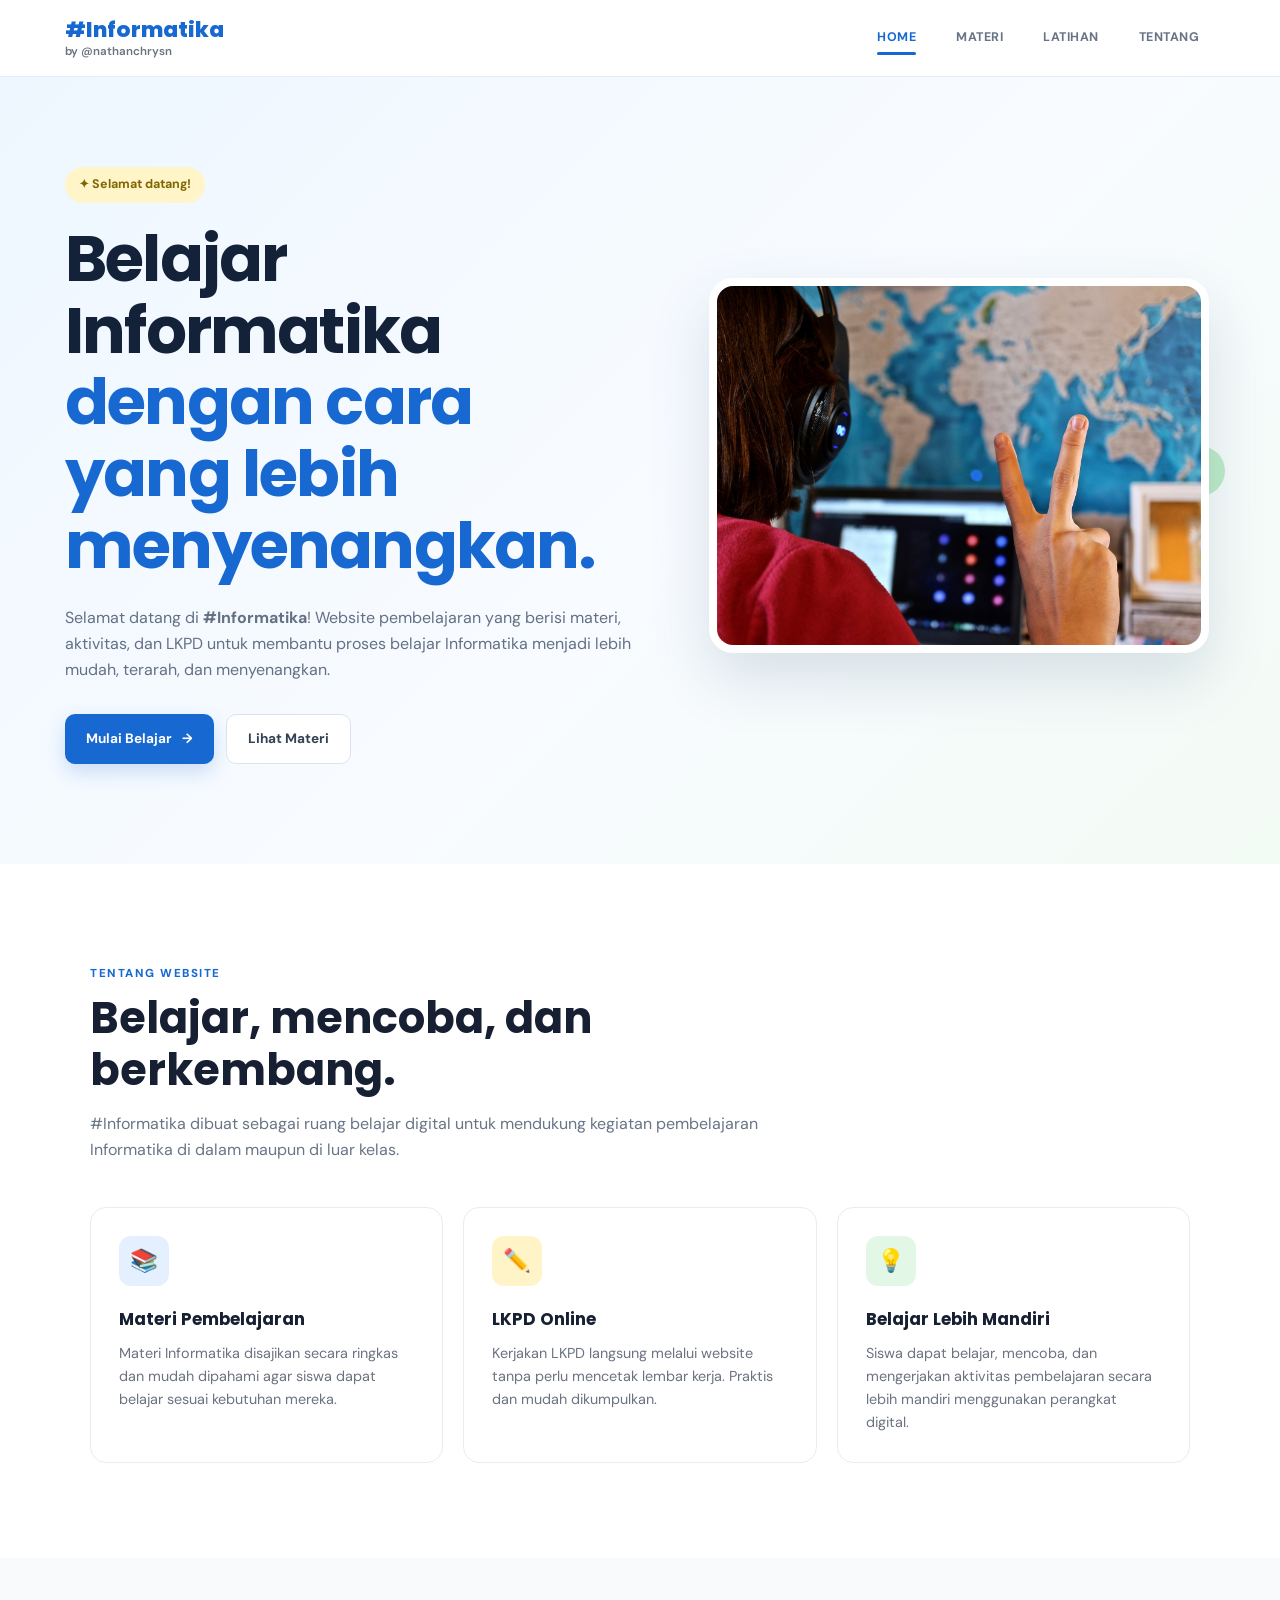
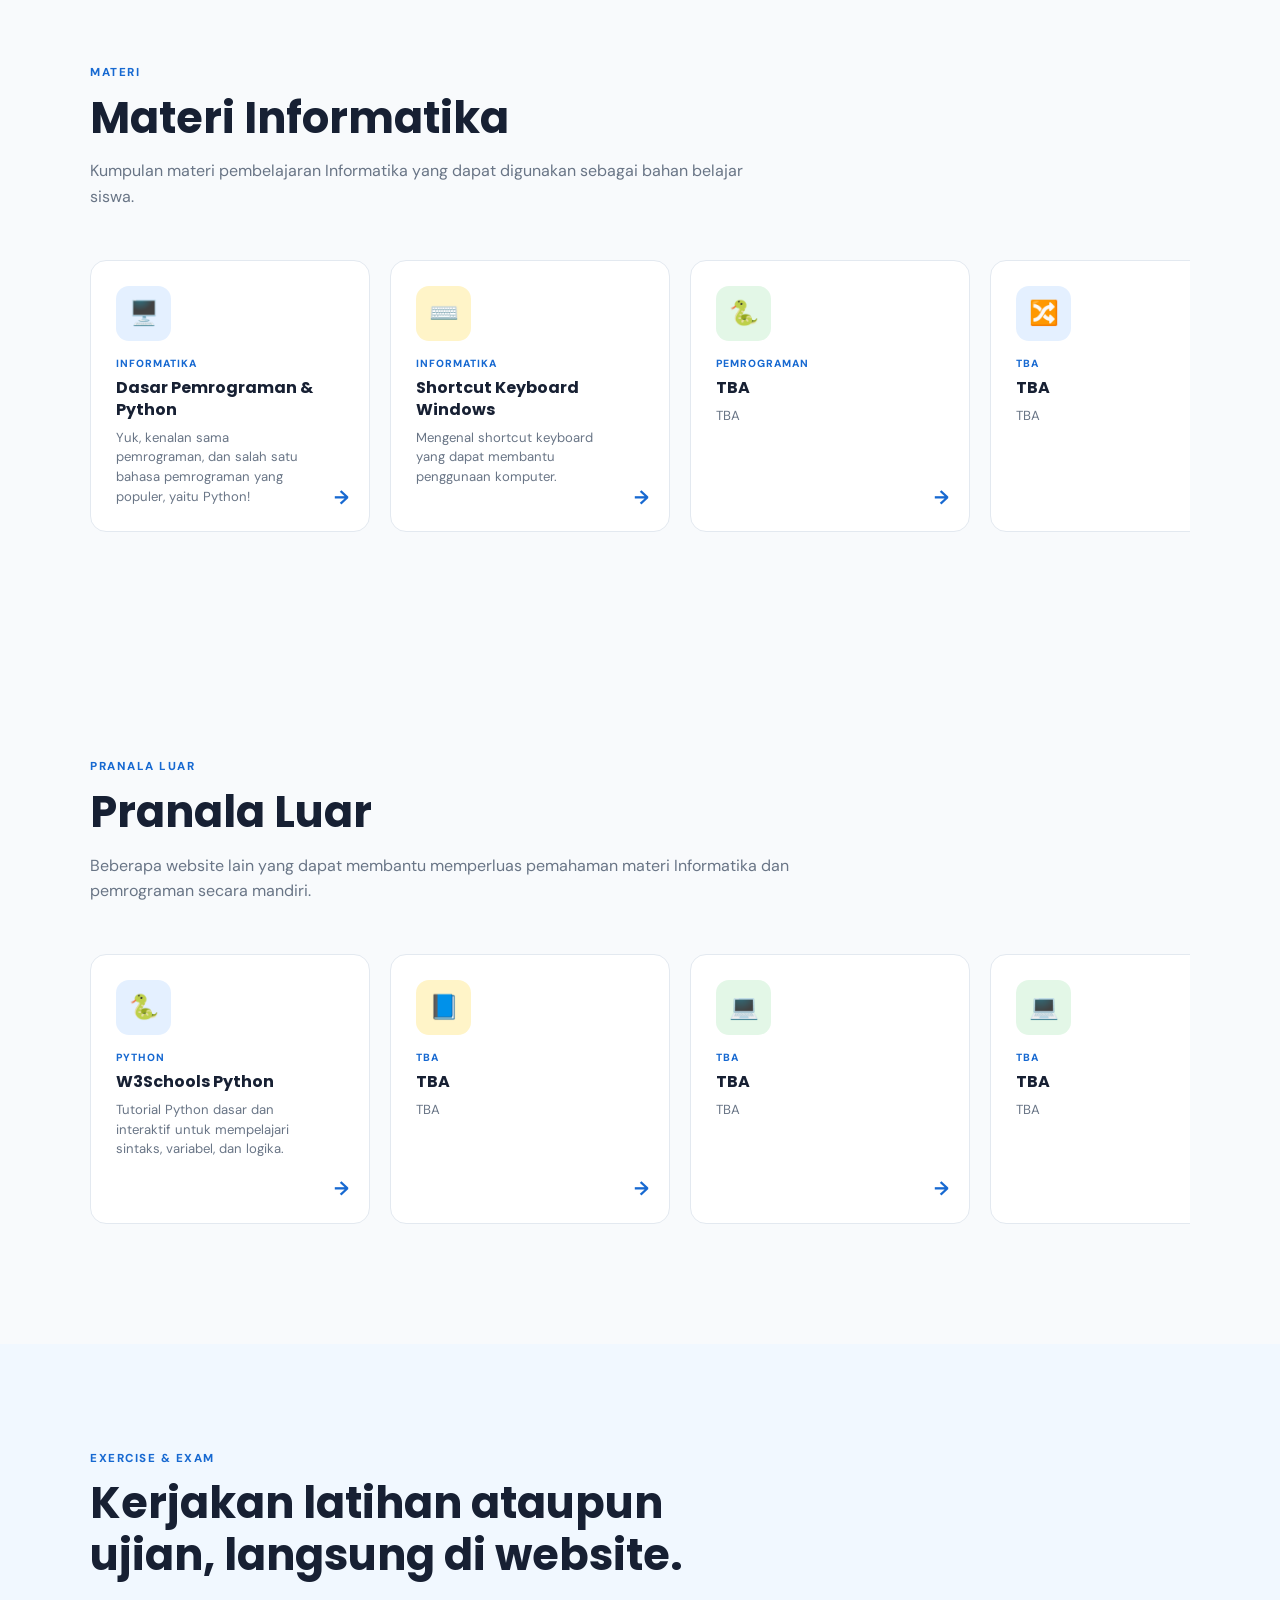
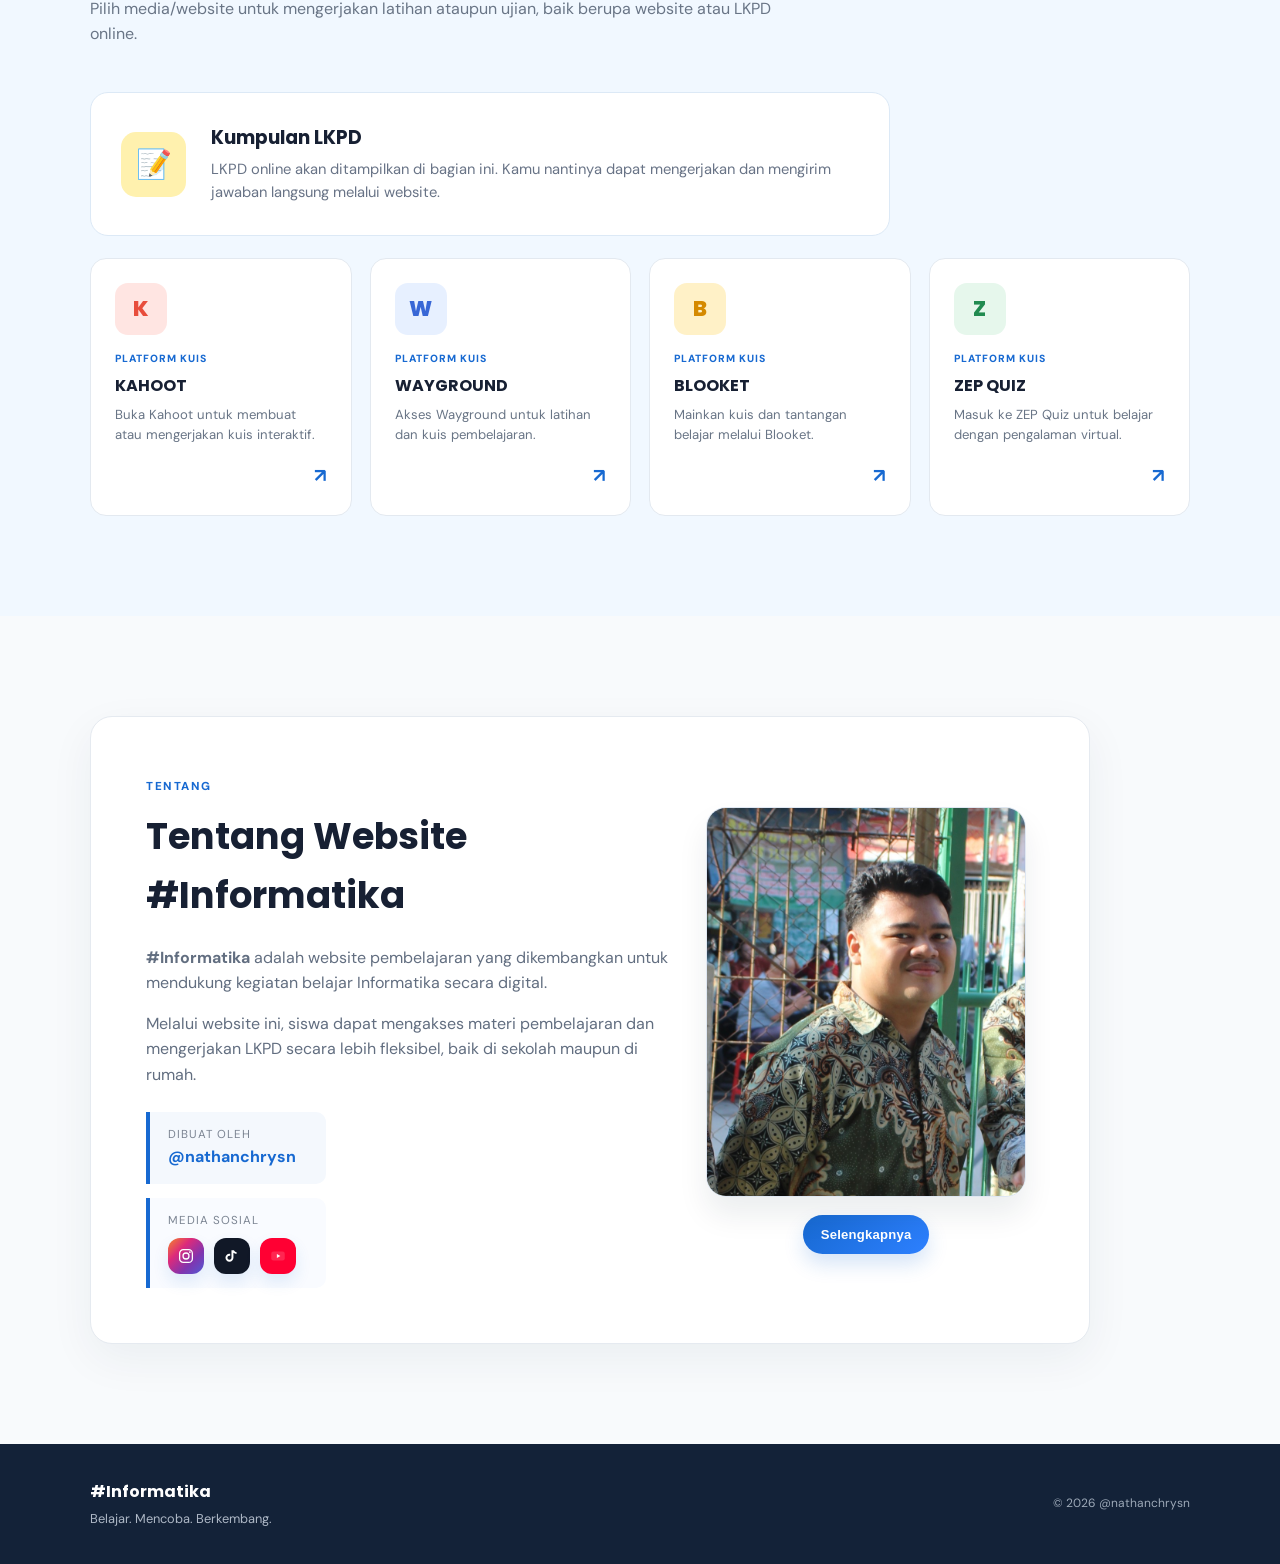
==== commit 48bfb2b3: "another home editing sezzion lessgo" ====
--- a/index.html
+++ b/index.html
@@ -42,7 +42,7 @@
                 </a>
 
                 <a href="#lkpd" class="nav-link">
-                    LKPD
+                    LATIHAN
                 </a>
 
                 <a href="#tentang" class="nav-link">
@@ -559,7 +559,7 @@
 
 
         <!-- =========================
-             LKPD
+             LKPD // LATIHAN
         ========================== -->
 
         <section id="lkpd" class="content-section lkpd-section">
@@ -569,16 +569,15 @@
                 <div class="section-heading">
 
                     <span class="section-label">
-                        LKPD ONLINE
+                        EXERCISE & EXAM
                     </span>
 
                     <h2>
-                        Kerjakan LKPD-mu di sini.
+                        Kerjakan latihan ataupun ujian, langsung di website.
                     </h2>
 
                     <p>
-                        Pilih LKPD yang ingin kamu kerjakan dan ikuti
-                        instruksi yang tersedia.
+                        Pilih media/website untuk mengerjakan latihan ataupun ujian, baik berupa website atau LKPD online.
                     </p>
 
                 </div>
@@ -603,6 +602,82 @@
                         </p>
 
                     </div>
+
+                </div>
+
+                <div class="lkpd-grid">
+
+                    <a class="lkpd-card" href="https://kahoot.it/" target="_blank" rel="noopener noreferrer">
+
+                        <div class="lkpd-card-icon kahoot-icon">K</div>
+
+                        <div>
+
+                            <span class="lkpd-card-label">PLATFORM KUIS</span>
+
+                            <h3>KAHOOT</h3>
+
+                            <p>Buka Kahoot untuk membuat atau mengerjakan kuis interaktif.</p>
+
+                        </div>
+
+                        <span class="lkpd-card-arrow">↗</span>
+
+                    </a>
+
+                    <a class="lkpd-card" href="https://joinmyquiz.com/" target="_blank" rel="noopener noreferrer">
+
+                        <div class="lkpd-card-icon wayground-icon">W</div>
+
+                        <div>
+
+                            <span class="lkpd-card-label">PLATFORM KUIS</span>
+
+                            <h3>WAYGROUND</h3>
+
+                            <p>Akses Wayground untuk latihan dan kuis pembelajaran.</p>
+
+                        </div>
+
+                        <span class="lkpd-card-arrow">↗</span>
+
+                    </a>
+
+                    <a class="lkpd-card" href="https://play.blooket.com/play/" target="_blank" rel="noopener noreferrer">
+
+                        <div class="lkpd-card-icon blooket-icon">B</div>
+
+                        <div>
+
+                            <span class="lkpd-card-label">PLATFORM KUIS</span>
+
+                            <h3>BLOOKET</h3>
+
+                            <p>Mainkan kuis dan tantangan belajar melalui Blooket.</p>
+
+                        </div>
+
+                        <span class="lkpd-card-arrow">↗</span>
+
+                    </a>
+
+                    <a class="lkpd-card" href="https://quiz.zep.us/en/join/" target="_blank" rel="noopener noreferrer">
+
+                        <div class="lkpd-card-icon zep-icon">Z</div>
+
+                        <div>
+
+                            <span class="lkpd-card-label">PLATFORM KUIS</span>
+
+                            <h3>ZEP QUIZ</h3>
+
+                            <p>Masuk ke ZEP Quiz untuk belajar dengan pengalaman virtual.</p>
+
+                        </div>
+
+                        <span class="lkpd-card-arrow">↗</span>
+
+                    </a>
 
                 </div>
 
@@ -695,8 +770,6 @@
 
                         </div>
 
-                        </div>
-
                         <div class="about-photo">
 
                             <div class="photo-frame">
--- a/style.css
+++ b/style.css
@@ -704,6 +704,130 @@
     color: #687386;
 
     font-size: 0.92rem;
+}
+
+.lkpd-grid {
+    display: grid;
+
+    grid-template-columns: repeat(4, 1fr);
+
+    gap: 18px;
+
+    margin-top: 22px;
+}
+
+.lkpd-card {
+    position: relative;
+
+    display: flex;
+
+    flex-direction: column;
+
+    gap: 16px;
+
+    min-height: 220px;
+
+    padding: 24px;
+
+    background: white;
+
+    border: 1px solid #e3e9f0;
+
+    border-radius: 16px;
+
+    transition: 0.25s ease;
+}
+
+.lkpd-card:hover {
+    transform: translateY(-5px);
+
+    border-color: #cbdced;
+
+    box-shadow: 0 15px 35px rgba(28, 48, 77, 0.09);
+}
+
+.lkpd-card-icon {
+    width: 52px;
+    height: 52px;
+
+    display: flex;
+
+    align-items: center;
+    justify-content: center;
+
+    border-radius: 13px;
+
+    font-family: "Poppins", sans-serif;
+
+    font-size: 1.35rem;
+    font-weight: 800;
+}
+
+.kahoot-icon {
+    background: #ffe5e2;
+    color: #e84d3c;
+}
+
+.wayground-icon {
+    background: #e7f0ff;
+    color: #3867d6;
+}
+
+.blooket-icon {
+    background: #fff1c7;
+    color: #d58a00;
+}
+
+.zep-icon {
+    background: #e6f7ec;
+    color: #218b50;
+}
+
+.lkpd-card-label {
+    display: block;
+
+    margin-bottom: 5px;
+
+    font-size: 0.65rem;
+    font-weight: 800;
+
+    letter-spacing: 1px;
+
+    color: #1769d1;
+}
+
+.lkpd-card h3 {
+    font-family: "Poppins", sans-serif;
+
+    font-size: 1rem;
+
+    color: #172033;
+}
+
+.lkpd-card p {
+    margin-top: 7px;
+
+    font-size: 0.82rem;
+    line-height: 1.5;
+
+    color: #697586;
+}
+
+.lkpd-card-arrow {
+    align-self: flex-end;
+
+    margin-top: auto;
+
+    font-size: 1.2rem;
+    font-weight: 700;
+
+    color: #1769d1;
+
+    transition: 0.25s ease;
+}
+
+.lkpd-card:hover .lkpd-card-arrow {
+    transform: translate(4px, -2px);
 }
 
 
@@ -1042,6 +1166,10 @@
         grid-template-columns: 1fr;
     }
 
+    .lkpd-grid {
+        grid-template-columns: repeat(2, 1fr);
+    }
+
     .about-grid {
         grid-template-columns: 1fr;
     }
@@ -1095,4 +1223,8 @@
         flex-direction: column;
     }
 
-}
+    .lkpd-grid {
+        grid-template-columns: 1fr;
+    }
+
+}
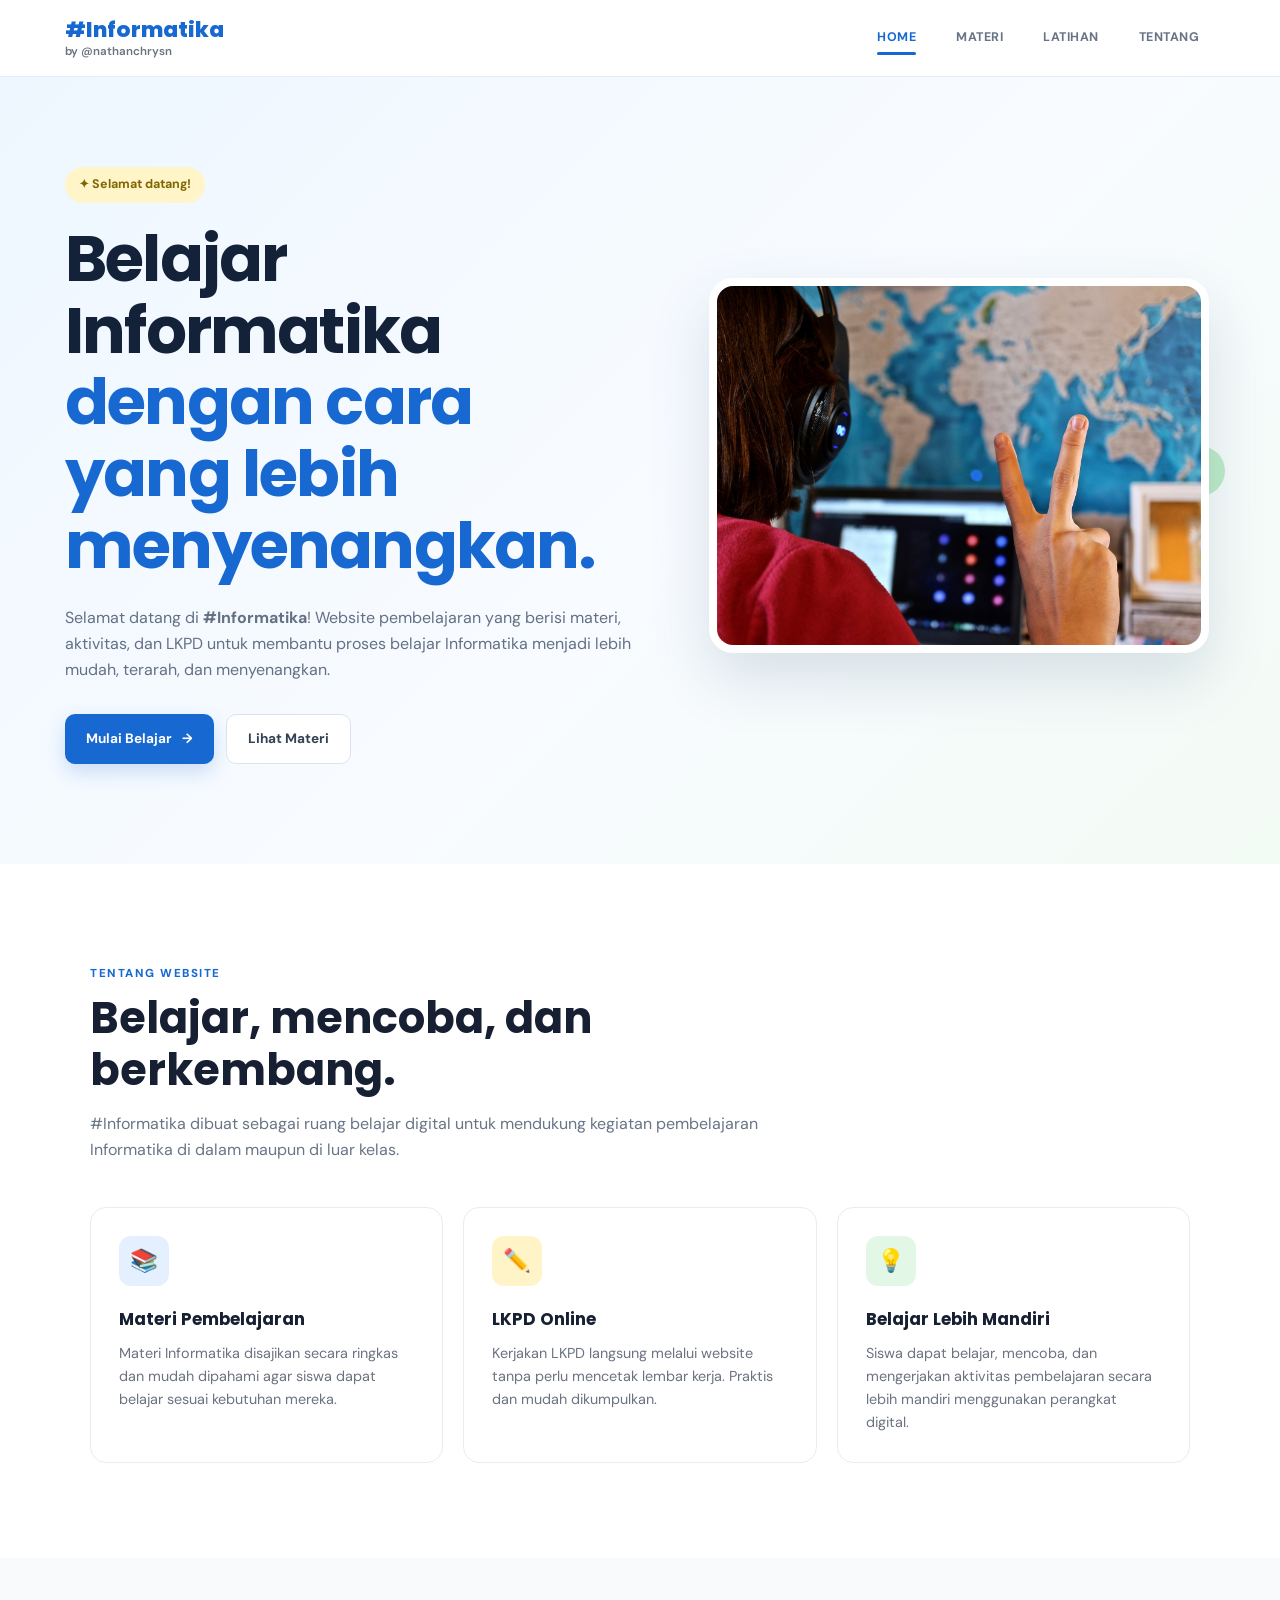
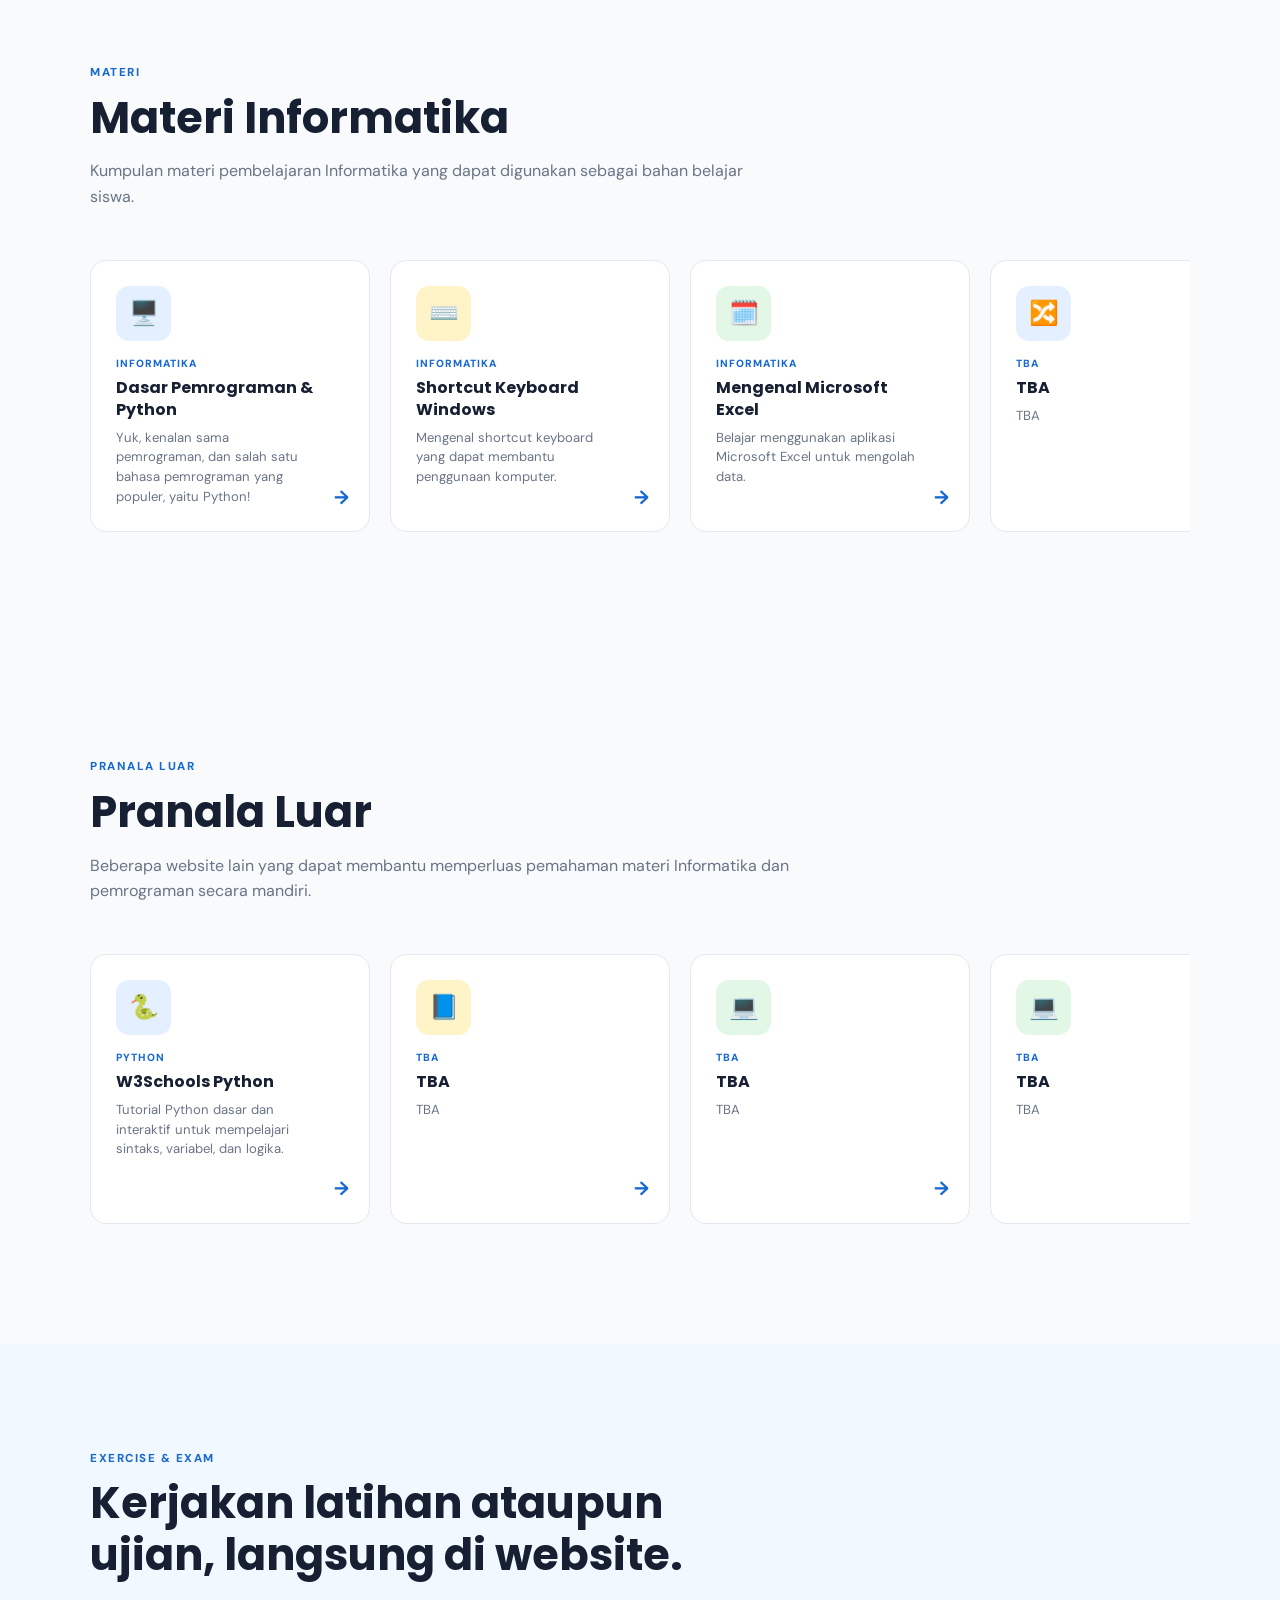
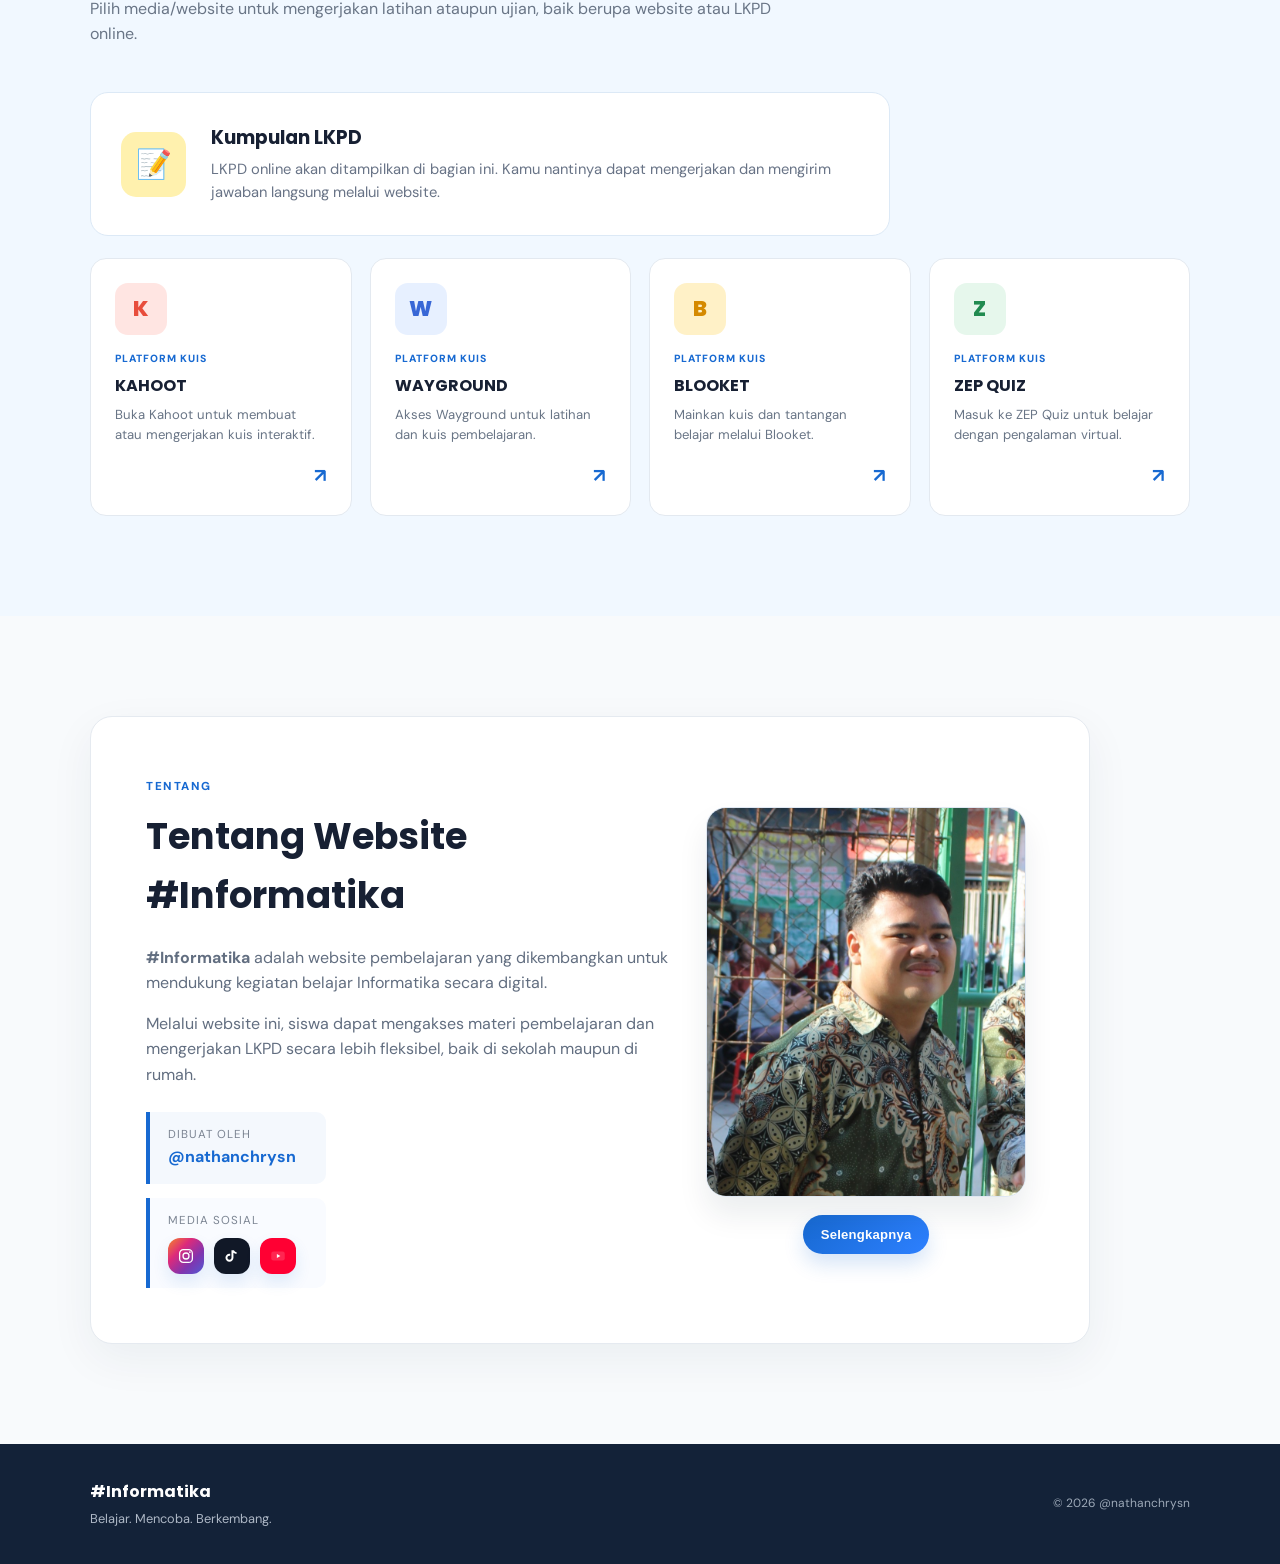
==== commit 85b8daf4: "another commit hope it works" ====
--- a/index.html
+++ b/index.html
@@ -1,19 +1,23 @@
 <!DOCTYPE html>
 <html lang="id">
+
 <head>
     <meta charset="UTF-8">
     <meta name="viewport" content="width=device-width, initial-scale=1.0">
 
     <title>Informatika-BHB</title>
 
-    <meta name="description" content="Website pembelajaran Informatika oleh @nathanchrysn. Berisi materi, LKPD online, dan berbagai sumber belajar Informatika.">
-
-    <link rel="stylesheet" href="style.css">
+    <meta name="description"
+        content="Website pembelajaran Informatika oleh @nathanchrysn. Berisi materi, LKPD online, dan berbagai sumber belajar Informatika.">
+
+    <link rel="stylesheet" href="style.css?v=20260916">
 
     <!-- Google Fonts -->
     <link rel="preconnect" href="https://fonts.googleapis.com">
     <link rel="preconnect" href="https://fonts.gstatic.com" crossorigin>
-    <link href="https://fonts.googleapis.com/css2?family=DM+Sans:wght@400;500;600;700&family=Poppins:wght@500;600;700;800&display=swap" rel="stylesheet">
+    <link
+        href="https://fonts.googleapis.com/css2?family=DM+Sans:wght@400;500;600;700&family=Poppins:wght@500;600;700;800&display=swap"
+        rel="stylesheet">
 </head>
 
 <body>
@@ -120,10 +124,7 @@
                             Kemudian tidak perlu mengubah kode ini.
                         -->
 
-                        <img
-                            src="assets/images/tiklearning.jpg"
-                            alt="Ilustrasi pembelajaran Informatika"
-                        >
+                        <img src="assets/images/tiklearning.jpg" alt="Ilustrasi pembelajaran Informatika">
 
                     </div>
 
@@ -197,11 +198,11 @@
                     </div>
 
 
-                <div class="feature-card">
-
-                    <div class="feature-icon green-icon">
+                    <div class="feature-card">
+
+                        <div class="feature-icon green-icon">
                             💡
-                    </div>
+                        </div>
 
                         <h3>Belajar Lebih Mandiri</h3>
 
@@ -248,7 +249,7 @@
 
                 <div class="material-grid">
 
-                    <a href="materi/basicProg_Python.html" class="material-card">
+                    <a href="materi/learnPython.html" class="material-card">
 
                         <div class="material-icon blue-icon">
                             🖥️
@@ -264,7 +265,8 @@
                             </h3>
 
                             <p>
-                                Yuk, kenalan sama pemrograman, dan salah satu bahasa pemrograman yang populer, yaitu Python!
+                                Yuk, kenalan sama pemrograman, dan salah satu bahasa pemrograman yang populer, yaitu
+                                Python!
                             </p>
                         </div>
 
@@ -303,23 +305,23 @@
                     </a>
 
 
-                    <a href="#" class="material-card">
+                    <a href="materi/learnExcel.html" class="material-card">
 
                         <div class="material-icon green-icon">
-                            🐍
+                            🗓️
                         </div>
 
                         <div class="material-content">
                             <span class="material-category">
-                                PEMROGRAMAN
+                                INFORMATIKA
                             </span>
 
                             <h3>
-                                TBA
+                                Mengenal Microsoft Excel
                             </h3>
 
                             <p>
-                                TBA
+                                Belajar menggunakan aplikasi Microsoft Excel untuk mengolah data.
                             </p>
                         </div>
 
@@ -392,7 +394,8 @@
 
                 <div class="material-grid">
 
-                    <a href="https://www.w3schools.com/python/" target="_blank" rel="noopener noreferrer" class="material-card">
+                    <a href="https://www.w3schools.com/python/" target="_blank" rel="noopener noreferrer"
+                        class="material-card">
 
                         <div class="material-icon blue-icon">
                             🐍
@@ -420,7 +423,8 @@
                     </a>
 
 
-                    <a href="https://docs.python.org/3/tutorial/" target="_blank" rel="noopener noreferrer" class="material-card">
+                    <a href="https://docs.python.org/3/tutorial/" target="_blank" rel="noopener noreferrer"
+                        class="material-card">
 
                         <div class="material-icon yellow-icon">
                             📘
@@ -447,7 +451,8 @@
                     </a>
 
 
-                    <a href="https://www.programiz.com/python-programming" target="_blank" rel="noopener noreferrer" class="material-card">
+                    <a href="https://www.programiz.com/python-programming" target="_blank" rel="noopener noreferrer"
+                        class="material-card">
 
                         <div class="material-icon green-icon">
                             💻
@@ -473,13 +478,14 @@
 
                     </a>
 
-                    <a href="https://www.programiz.com/python-programming" target="_blank" rel="noopener noreferrer" class="material-card">
+                    <a href="https://www.programiz.com/python-programming" target="_blank" rel="noopener noreferrer"
+                        class="material-card">
 
                         <div class="material-icon green-icon">
                             💻
                         </div>
 
-                         <div class="material-content">
+                        <div class="material-content">
                             <span class="material-category">
                                 TBA
                             </span>
@@ -496,16 +502,17 @@
                         <div class="material-arrow">
                             →
                         </div>
-                    
-                    </a>
-
-                    <a href="https://www.programiz.com/python-programming" target="_blank" rel="noopener noreferrer" class="material-card">
+
+                    </a>
+
+                    <a href="https://www.programiz.com/python-programming" target="_blank" rel="noopener noreferrer"
+                        class="material-card">
 
                         <div class="material-icon green-icon">
                             💻
                         </div>
 
-                         <div class="material-content">
+                        <div class="material-content">
                             <span class="material-category">
                                 TBA
                             </span>
@@ -522,10 +529,11 @@
                         <div class="material-arrow">
                             →
                         </div>
-                    
-                    </a>
-
-                    <a href="https://www.programiz.com/python-programming" target="_blank" rel="noopener noreferrer" class="material-card">
+
+                    </a>
+
+                    <a href="https://www.programiz.com/python-programming" target="_blank" rel="noopener noreferrer"
+                        class="material-card">
 
                         <div class="material-icon green-icon">
                             💻
@@ -548,7 +556,7 @@
                         <div class="material-arrow">
                             →
                         </div>
-                    
+
                     </a>
 
                 </div>
@@ -577,7 +585,8 @@
                     </h2>
 
                     <p>
-                        Pilih media/website untuk mengerjakan latihan ataupun ujian, baik berupa website atau LKPD online.
+                        Pilih media/website untuk mengerjakan latihan ataupun ujian, baik berupa website atau LKPD
+                        online.
                     </p>
 
                 </div>
@@ -643,7 +652,8 @@
 
                     </a>
 
-                    <a class="lkpd-card" href="https://play.blooket.com/play/" target="_blank" rel="noopener noreferrer">
+                    <a class="lkpd-card" href="https://play.blooket.com/play/" target="_blank"
+                        rel="noopener noreferrer">
 
                         <div class="lkpd-card-icon blooket-icon">B</div>
 
@@ -742,24 +752,31 @@
                                     </span>
 
                                     <div class="social-list">
-                                        <a href="https://www.instagram.com/nathanchrysn" class="social-icon instagram-icon" aria-label="Instagram" title="Instagram">
+                                        <a href="https://www.instagram.com/nathanchrysn"
+                                            class="social-icon instagram-icon" aria-label="Instagram" title="Instagram">
                                             <svg viewBox="0 0 24 24" aria-hidden="true">
-                                                <rect x="3.5" y="3.5" width="17" height="17" rx="5" fill="none" stroke="currentColor" stroke-width="1.7"/>
-                                                <circle cx="12" cy="12" r="4" fill="none" stroke="currentColor" stroke-width="1.7"/>
-                                                <circle cx="17.2" cy="6.8" r="1.2" fill="currentColor"/>
+                                                <rect x="3.5" y="3.5" width="17" height="17" rx="5" fill="none"
+                                                    stroke="currentColor" stroke-width="1.7" />
+                                                <circle cx="12" cy="12" r="4" fill="none" stroke="currentColor"
+                                                    stroke-width="1.7" />
+                                                <circle cx="17.2" cy="6.8" r="1.2" fill="currentColor" />
                                             </svg>
                                         </a>
 
                                         <a href="#" class="social-icon tiktok-icon" aria-label="TikTok" title="TikTok">
                                             <svg viewBox="0 0 24 24" aria-hidden="true">
-                                                <path d="M14.6 4.2c.7 1.4 1.8 2.2 3.4 2.5v2.7c-1.5-.1-2.8-.7-4.1-1.6v6.5c0 3-2.3 5.3-5.3 5.3S3.3 17.3 3.3 14.3s2.3-5.3 5.3-5.3c.3 0 .7 0 1 .1v2.7a3.7 3.7 0 0 0-1-.1c-1.5 0-2.7 1.2-2.7 2.7s1.2 2.7 2.7 2.7 2.7-1.2 2.7-2.7V4.2h3.6Z" fill="currentColor"/>
+                                                <path
+                                                    d="M14.6 4.2c.7 1.4 1.8 2.2 3.4 2.5v2.7c-1.5-.1-2.8-.7-4.1-1.6v6.5c0 3-2.3 5.3-5.3 5.3S3.3 17.3 3.3 14.3s2.3-5.3 5.3-5.3c.3 0 .7 0 1 .1v2.7a3.7 3.7 0 0 0-1-.1c-1.5 0-2.7 1.2-2.7 2.7s1.2 2.7 2.7 2.7 2.7-1.2 2.7-2.7V4.2h3.6Z"
+                                                    fill="currentColor" />
                                             </svg>
                                         </a>
 
-                                        <a href="#" class="social-icon youtube-icon" aria-label="YouTube" title="YouTube">
+                                        <a href="#" class="social-icon youtube-icon" aria-label="YouTube"
+                                            title="YouTube">
                                             <svg viewBox="0 0 24 24" aria-hidden="true">
-                                                <rect x="3" y="6" width="18" height="12" rx="3" fill="currentColor" opacity="0.15"/>
-                                                <path d="M10.5 9.2 15.2 12l-4.7 2.8V9.2Z" fill="currentColor"/>
+                                                <rect x="3" y="6" width="18" height="12" rx="3" fill="currentColor"
+                                                    opacity="0.15" />
+                                                <path d="M10.5 9.2 15.2 12l-4.7 2.8V9.2Z" fill="currentColor" />
                                             </svg>
                                         </a>
                                     </div>
@@ -773,10 +790,7 @@
                         <div class="about-photo">
 
                             <div class="photo-frame">
-                                <img
-                                    src="assets/images/aboutme.JPEG"
-                                    alt="Foto pembuat website #Informatika"
-                                >
+                                <img src="assets/images/aboutme.JPEG" alt="Foto pembuat website #Informatika">
                             </div>
 
                             <button type="button" class="more-button" data-modal-target="about-modal">
@@ -785,8 +799,8 @@
 
                         </div>
 
-                    </div>   
-                
+                    </div>
+
                 </div>
 
             </div>
@@ -919,4 +933,5 @@
     </script>
 
 </body>
-</html>
+
+</html>
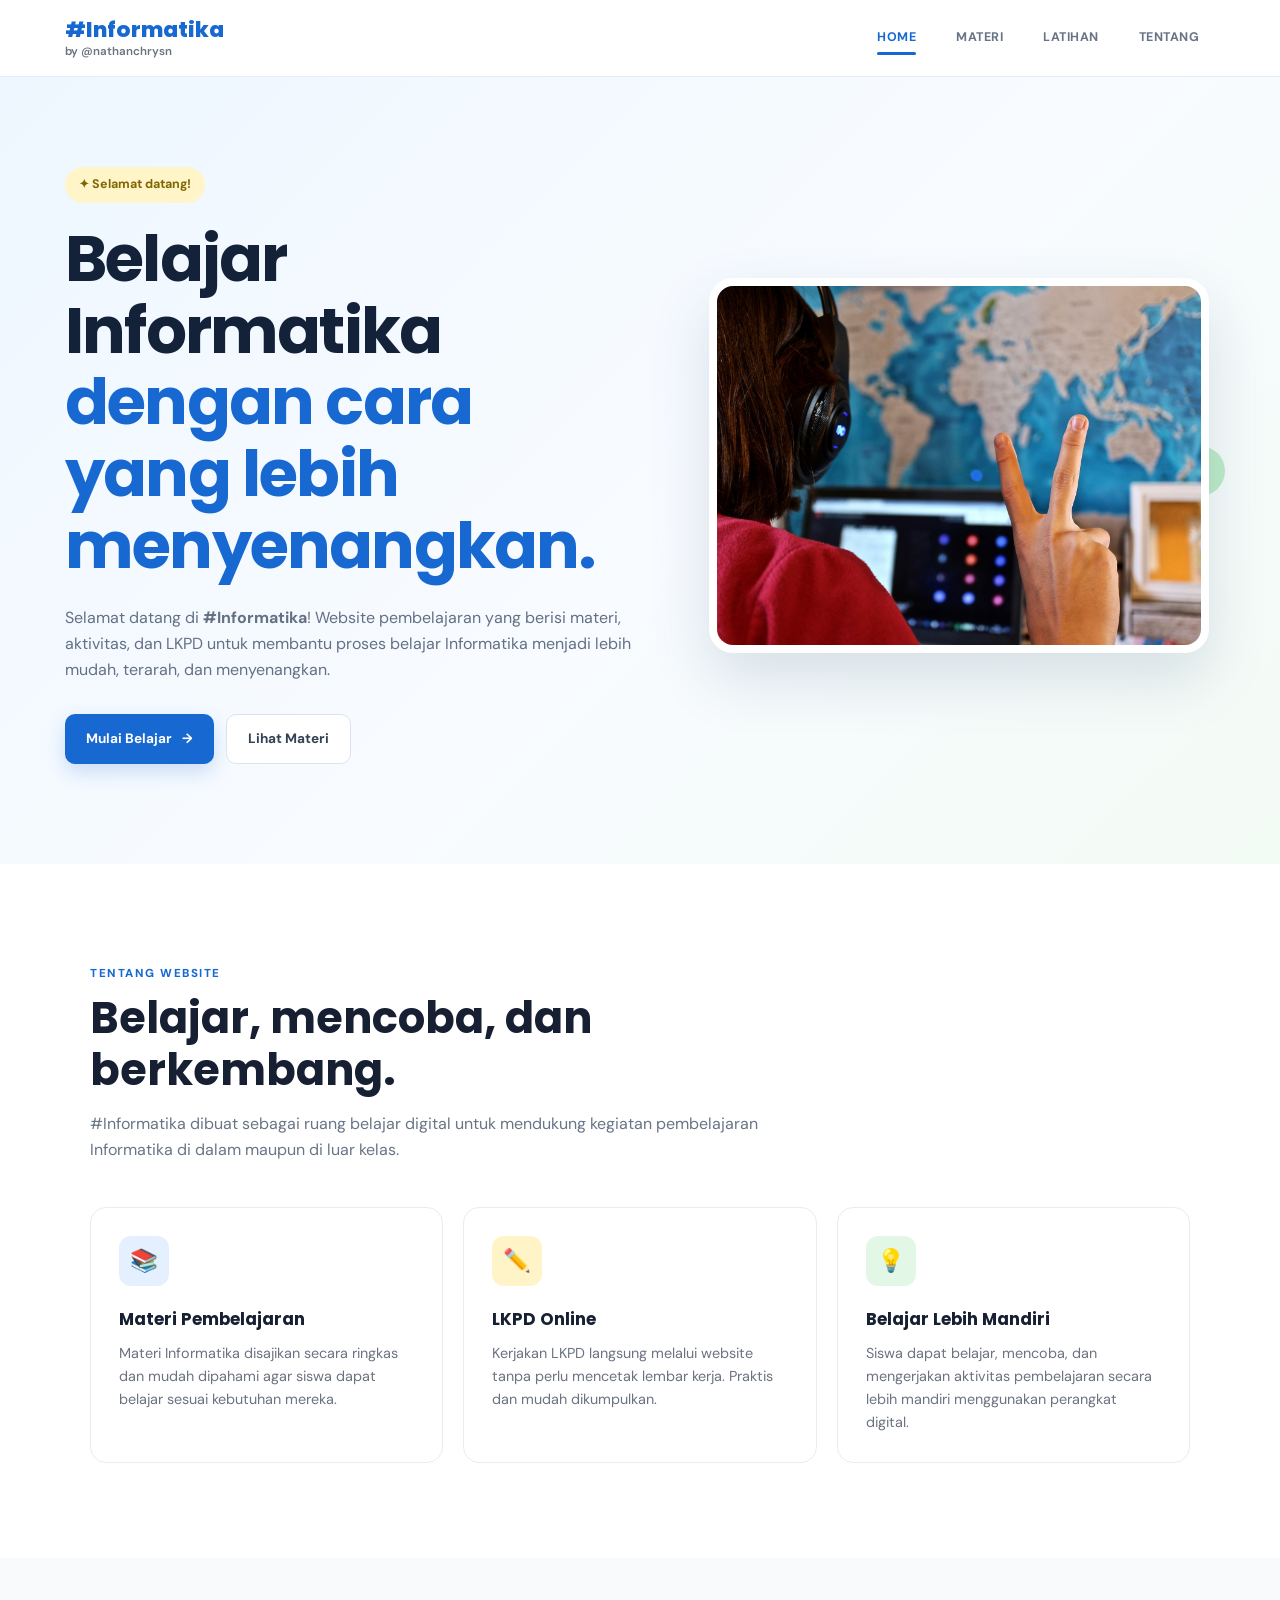
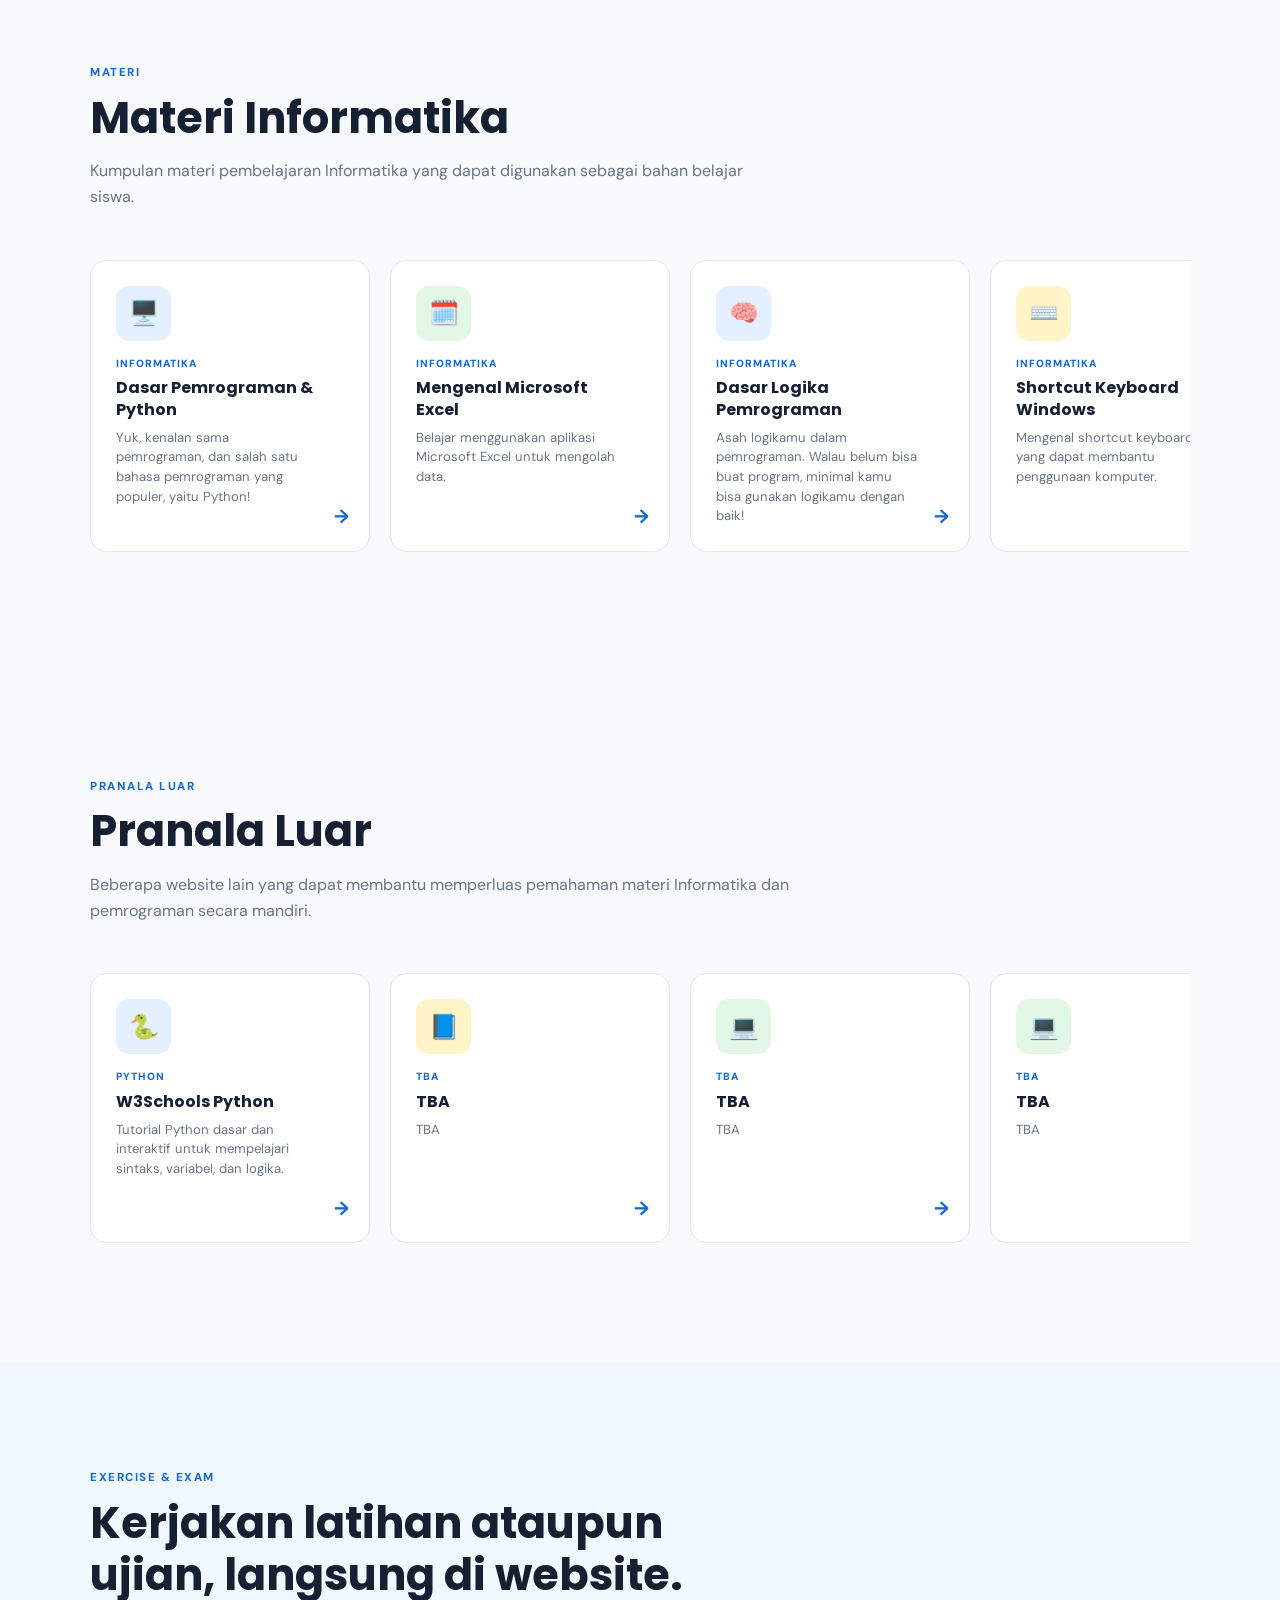
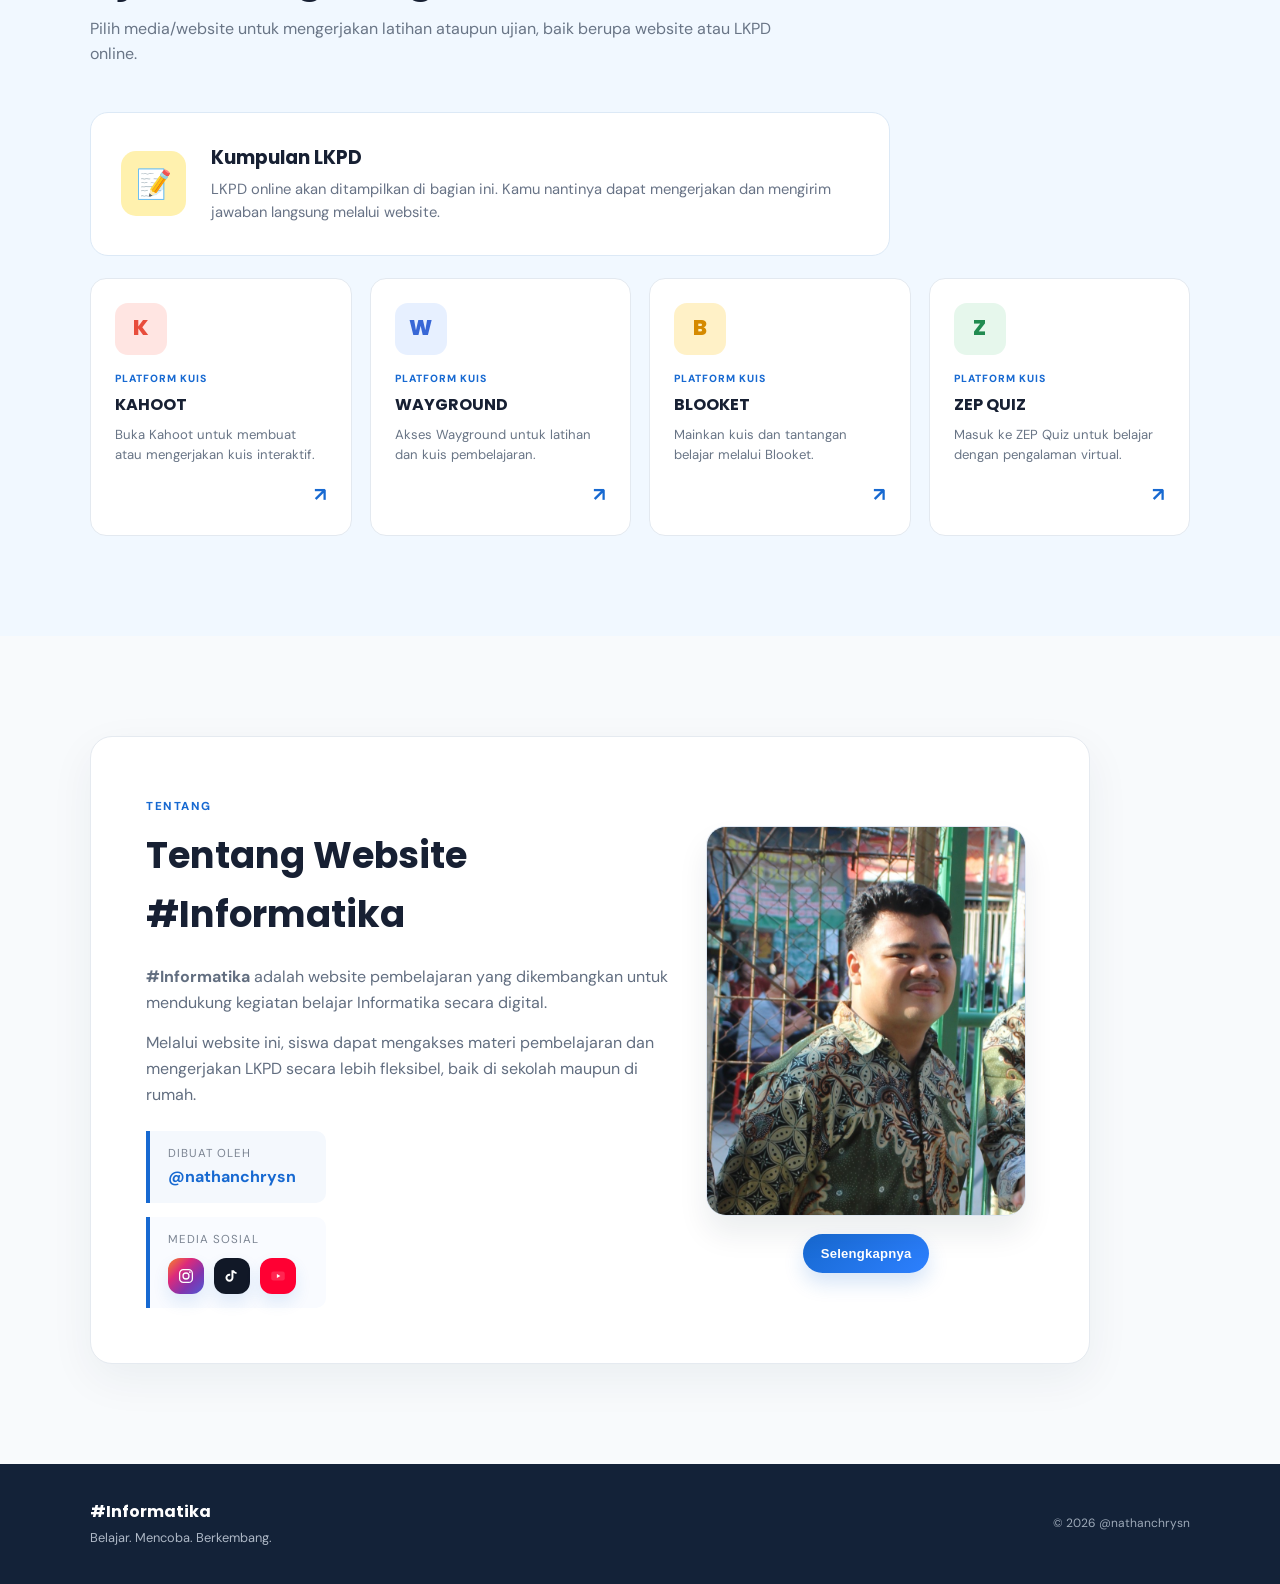
==== commit 54ad7147: "adding new material abt programming logic starters, have fun peasants :)" ====
--- a/index.html
+++ b/index.html
@@ -59,8 +59,7 @@
 
     </header>
 
-
-    <main>
+<main>
 
         <!-- =========================
              HOME
@@ -103,8 +102,7 @@
 
                 </div>
 
-
-                <!-- IMAGE AREA -->
+<!-- IMAGE AREA -->
 
                 <div class="hero-image">
 
@@ -134,8 +132,7 @@
 
         </section>
 
-
-        <!-- =========================
+<!-- =========================
              INTRO / SUMMARY
         ========================== -->
 
@@ -161,7 +158,6 @@
 
                 </div>
 
-
                 <div class="feature-grid">
 
                     <div class="feature-card">
@@ -180,7 +176,6 @@
 
                     </div>
 
-
                     <div class="feature-card">
 
                         <div class="feature-icon yellow-icon">
@@ -197,7 +192,6 @@
 
                     </div>
 
-
                     <div class="feature-card">
 
                         <div class="feature-icon green-icon">
@@ -220,8 +214,7 @@
 
         </section>
 
-
-        <!-- =========================
+<!-- =========================
              MATERI
         ========================== -->
 
@@ -246,7 +239,6 @@
 
                 </div>
 
-
                 <div class="material-grid">
 
                     <a href="materi/learnPython.html" class="material-card">
@@ -276,11 +268,10 @@
 
                     </a>
 
-
-                    <a href="#" class="material-card">
-
-                        <div class="material-icon yellow-icon">
-                            ⌨️
+                    <a href="materi/learnExcel.html" class="material-card">
+
+                        <div class="material-icon green-icon">
+                            🗓️
                         </div>
 
                         <div class="material-content">
@@ -289,12 +280,11 @@
                             </span>
 
                             <h3>
-                                Shortcut Keyboard Windows
+                                Mengenal Microsoft Excel
                             </h3>
 
                             <p>
-                                Mengenal shortcut keyboard yang dapat
-                                membantu penggunaan komputer.
+                                Belajar menggunakan aplikasi Microsoft Excel untuk mengolah data.
                             </p>
                         </div>
 
@@ -304,11 +294,10 @@
 
                     </a>
 
-
-                    <a href="materi/learnExcel.html" class="material-card">
-
-                        <div class="material-icon green-icon">
-                            🗓️
+                    <a href="materi/logicStart.html" class="material-card">
+
+                        <div class="material-icon blue-icon">
+                            🧠
                         </div>
 
                         <div class="material-content">
@@ -317,11 +306,13 @@
                             </span>
 
                             <h3>
-                                Mengenal Microsoft Excel
+                                Dasar Logika Pemrograman
                             </h3>
 
                             <p>
-                                Belajar menggunakan aplikasi Microsoft Excel untuk mengolah data.
+                                Asah logikamu dalam pemrograman. Walau belum bisa
+                                buat program, minimal kamu bisa gunakan logikamu
+                                dengan baik!
                             </p>
                         </div>
 
@@ -331,24 +322,24 @@
 
                     </a>
 
-
                     <a href="#" class="material-card">
 
-                        <div class="material-icon blue-icon">
-                            🔀
+                        <div class="material-icon yellow-icon">
+                            ⌨️
                         </div>
 
                         <div class="material-content">
                             <span class="material-category">
-                                TBA
+                                INFORMATIKA
                             </span>
 
                             <h3>
-                                TBA
+                                Shortcut Keyboard Windows
                             </h3>
 
                             <p>
-                                TBA
+                                Mengenal shortcut keyboard yang dapat
+                                membantu penggunaan komputer.
                             </p>
                         </div>
 
@@ -364,8 +355,7 @@
 
         </section>
 
-
-        <!-- =========================
+<!-- =========================
              PRANALA LUAR
         ========================== -->
 
@@ -391,7 +381,6 @@
 
                 </div>
 
-
                 <div class="material-grid">
 
                     <a href="https://www.w3schools.com/python/" target="_blank" rel="noopener noreferrer"
@@ -422,7 +411,6 @@
 
                     </a>
 
-
                     <a href="https://docs.python.org/3/tutorial/" target="_blank" rel="noopener noreferrer"
                         class="material-card">
 
@@ -450,7 +438,6 @@
 
                     </a>
 
-
                     <a href="https://www.programiz.com/python-programming" target="_blank" rel="noopener noreferrer"
                         class="material-card">
 
@@ -565,8 +552,7 @@
 
         </section>
 
-
-        <!-- =========================
+<!-- =========================
              LKPD // LATIHAN
         ========================== -->
 
@@ -590,7 +576,6 @@
                     </p>
 
                 </div>
-
 
                 <div class="lkpd-placeholder">
 
@@ -695,8 +680,7 @@
 
         </section>
 
-
-        <!-- =========================
+<!-- =========================
              TENTANG
         ========================== -->
 
@@ -809,8 +793,7 @@
 
     </main>
 
-
-    <div class="modal" id="about-modal" aria-hidden="true">
+<div class="modal" id="about-modal" aria-hidden="true">
 
         <div class="modal-backdrop" data-close="true"></div>
 
@@ -837,8 +820,7 @@
 
     </div>
 
-
-    <!-- =========================
+<!-- =========================
          FOOTER
     ========================== -->
 
@@ -864,8 +846,7 @@
 
     </footer>
 
-
-    <!-- =========================
+<!-- =========================
          JAVASCRIPT
     ========================== -->
 
